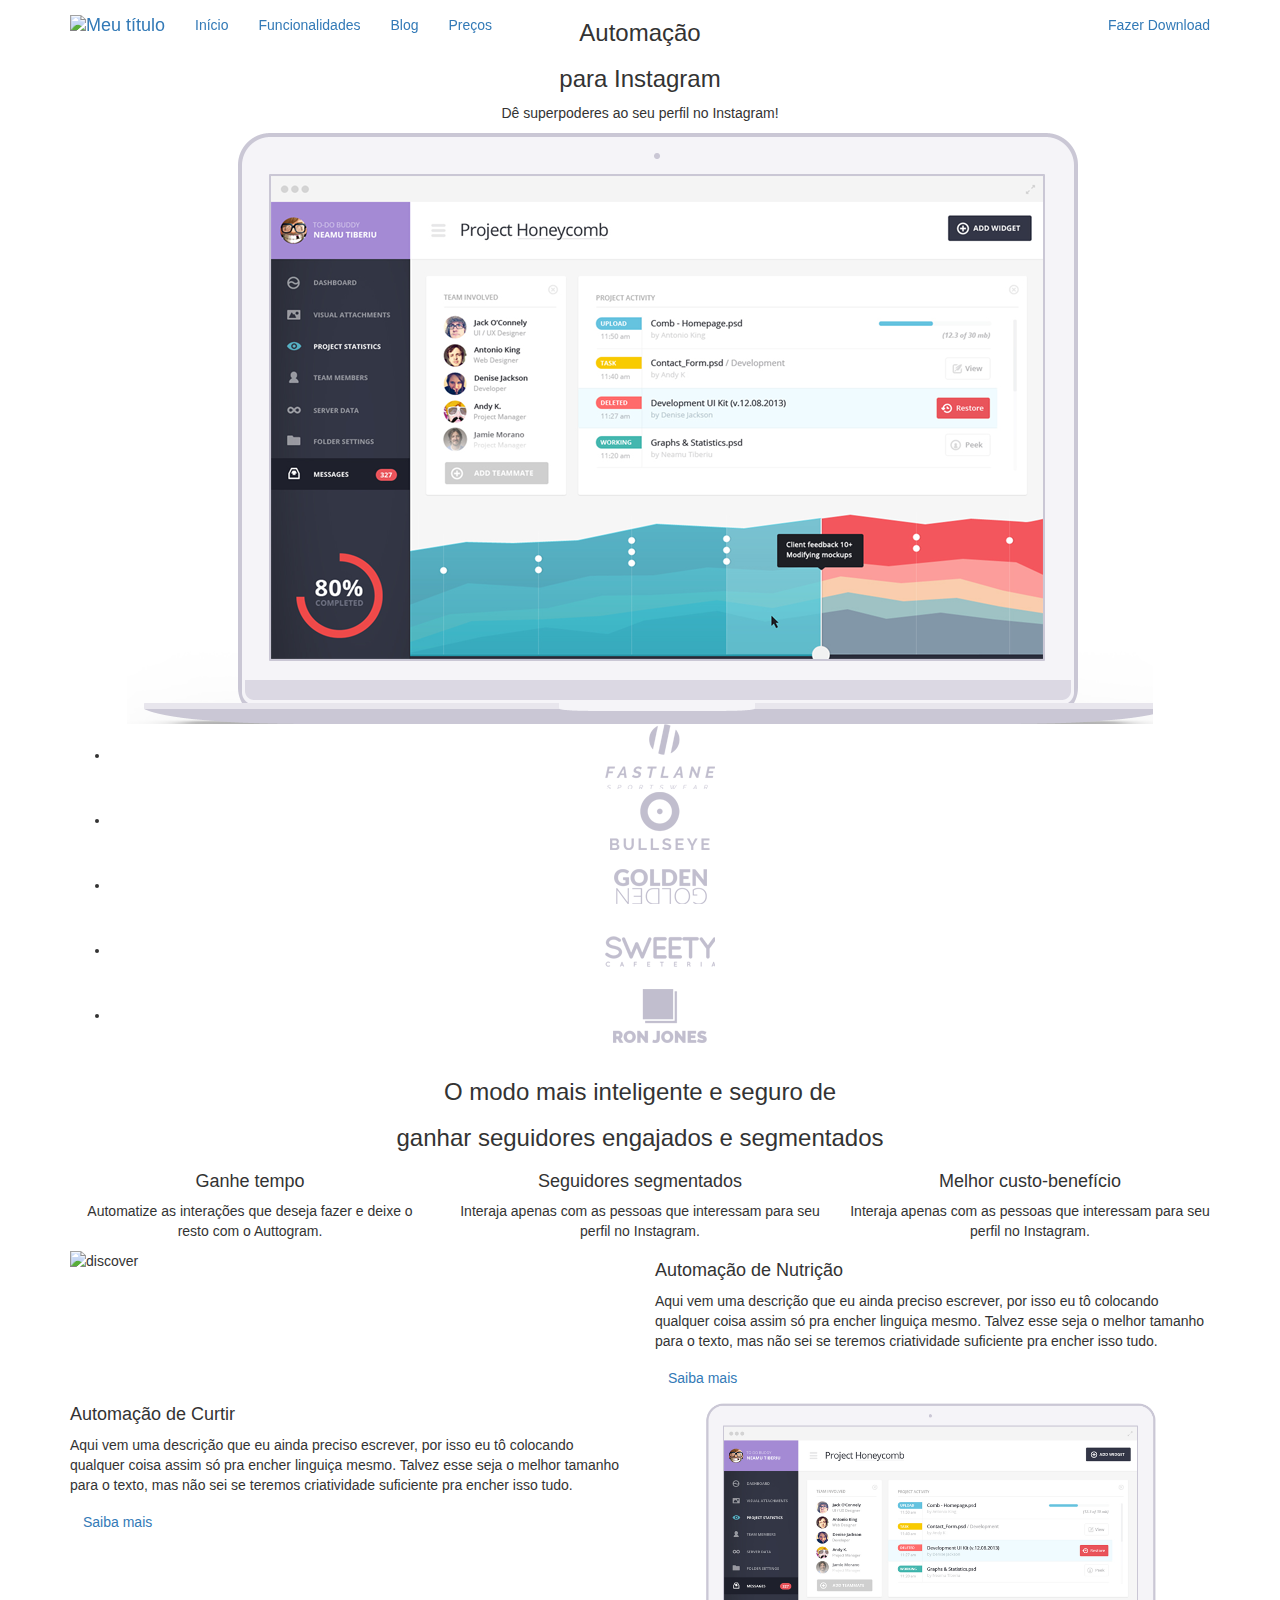
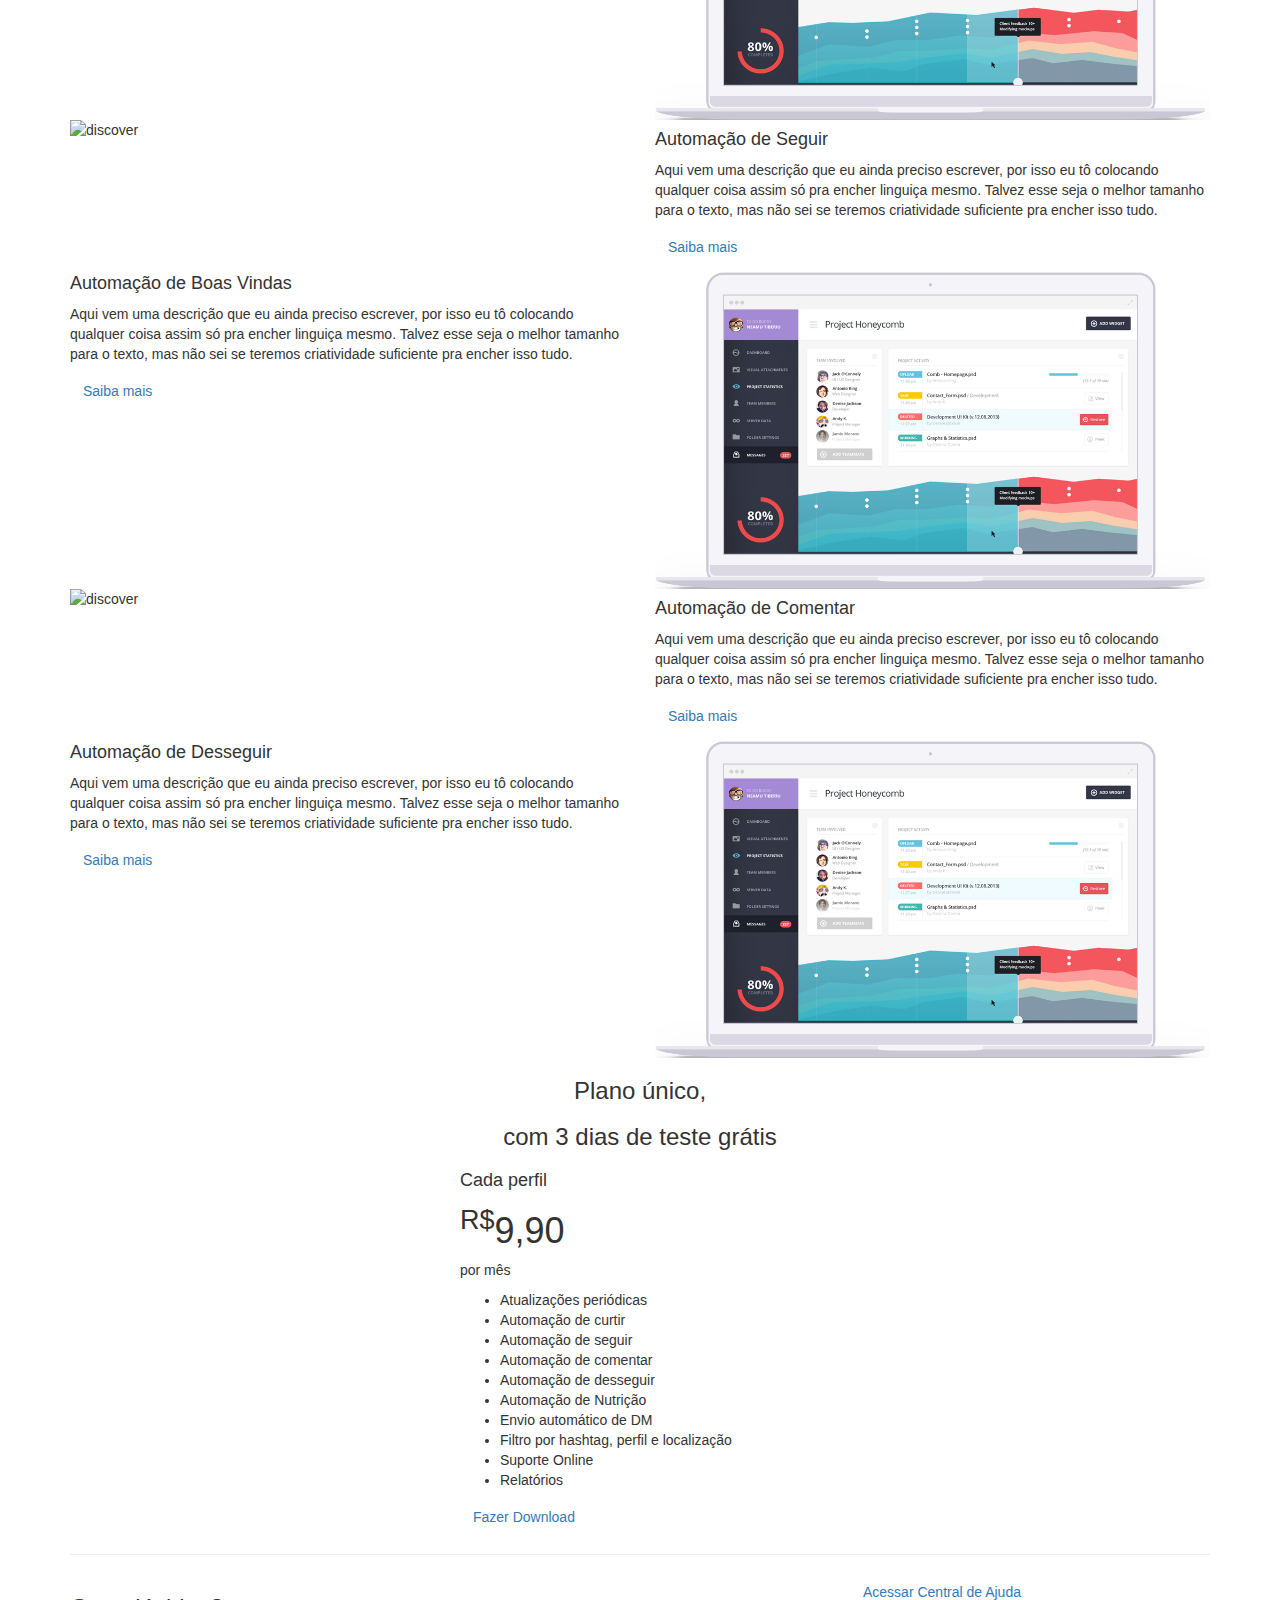
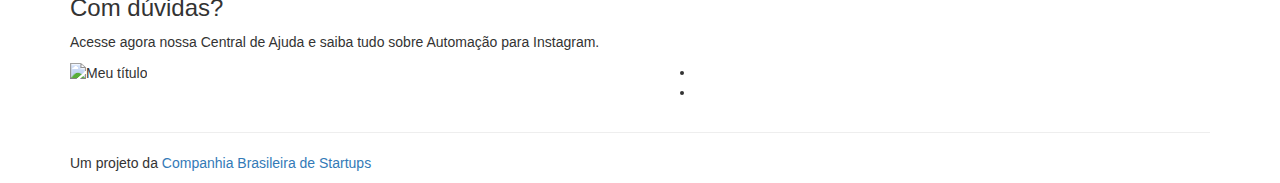
==== public/pt/index.html @ bc4bcc74 "Config do Netlify" ====
<!DOCTYPE html>
<html lang="pt">

  <head>
	<meta name="generator" content="Hugo 0.41" />

      <title>Meu título | Automação para Instagram</title>

      <meta charset="utf-8">
      <meta name="viewport" content="width=device-width, initial-scale=1">

      <link rel="stylesheet" href="https://stackpath.bootstrapcdn.com/bootstrap/3.3.7/css/bootstrap.min.css">
      <link href="/css/style.css" rel="stylesheet">
      <link href="/css/responsive.css" rel="stylesheet">
      <link href="https://fonts.googleapis.com/css?family=Poppins:400,500,600,700,800" rel="stylesheet">

      <link rel="stylesheet" href="https://use.fontawesome.com/releases/v5.0.13/css/all.css" integrity="sha384-DNOHZ68U8hZfKXOrtjWvjxusGo9WQnrNx2sqG0tfsghAvtVlRW3tvkXWZh58N9jp" crossorigin="anonymous">
   </head>

   <body>
      <header class="navigation  main-navigation">
         <nav class="navbar navbar-custom navbar-fixed-top">
            <div class="container text-center">
               <div class="navbar-header">
                  <button type="button" class="navbar-toggle" data-toggle="collapse" data-target="#myNavbar">
                  <span class="icon-bar"></span>
                  <span class="icon-bar"></span>
                  <span class="icon-bar"></span>
                  </button>
                  <a class="navbar-brand" href="#"><img src="/image/logo-footer.png" alt="Meu título"></a>
               </div>
               <div class="collapse navbar-collapse" id="myNavbar">
                  <ul class="nav navbar-nav menu-left">
                     <li><a href="#">Início</a></li>
                     <li><a href="#">Funcionalidades</a></li>
                     <li><a href="#">Blog</a></li>
                     <li><a href="#">Preços</a></li>
                  </ul>
                  <ul class="nav navbar-nav navbar-right button-right">
                     <li><a href="#">Fazer Download</a></li>
                  </ul>
               </div>
            </div>
         </nav>
      </header>

      

      <section class="desktop">
         <div class="container">
            <div class="row">
               <div class="col-md-12 text-center">
                  <div class="heading text-center soft-heading">
                     <h3>Automação</h3>
                     <h3>para Instagram</h3>
                     <p>Dê superpoderes ao seu perfil no Instagram!</p>
                  </div>
               </div>
            </div>
         </div>
      </section>
      <div class="desktop-mobile-app">
         <div class="container">
            <div class="row">
               <div class="col-md-12 text-center">
                  <img src="image/software-desktop.png" class="img-resposive" alt="desktop">
                  <div class="desk-trust">
                     <ul>
                        <li><img src="image/fastlane.png" alt="fastlane"></li>
                        <li><img src="image/bullseye.png" alt="bullseye"></li>
                        <li><img src="image/golden.png" alt="golden"></li>
                        <li><img src="image/sweety.png" alt="sweety"></li>
                        <li><img src="image/rj.png" alt="rj"></li>
                     </ul>
                  </div>
               </div>
            </div>
         </div>
      </div>
      <section class="text-box-image">
         <div class="container">
            <div class="row">
               <div class="col-md-12">
                  <div class="heading text-center">
                     <h3>O modo mais inteligente e seguro de</h3>
                     <h3>ganhar seguidores engajados e segmentados</h3>
                  </div>
               </div>
               <div class="col-md-4 col-sm-4">
                  <div class="feature-text text-center">
                     <i class="far fa-clock"></i>
                     <h4>Ganhe tempo</h4>
                     <p>Automatize as interações que deseja fazer e deixe o resto com o Auttogram.</p>
                  </div>
               </div>
               <div class="col-md-4 col-sm-4">
                  <div class="feature-text text-center">
                     <i class="fas fa-user-check"></i>
                     <h4>Seguidores segmentados</h4>
                     <p>Interaja apenas com as pessoas que interessam para seu perfil no Instagram.</p>
                  </div>
               </div>
               <div class="col-md-4 col-sm-4">
                  <div class="feature-text text-center">
                     <i class="fas fa-dollar-sign"></i>
                     <h4>Melhor custo-benefício</h4>
                     <p>Interaja apenas com as pessoas que interessam para seu perfil no Instagram.</p>
                  </div>
               </div>
            </div>
         </div>
      </section>

      <section class="discover">
         <div class="container">
            <div class="row">
               <div class="col-md-6">
                <img src="/image/discover.png" class="img-responsive" alt="discover">
               </div>
               <div class="col-md-6">
                  <div class="right-text left-text">
                     <h4><i class="fas fa-magic"></i>Automação de Nutrição</h4>
                     <p>Aqui vem uma descrição que eu ainda preciso escrever, por isso eu tô colocando qualquer coisa assim só pra encher linguiça mesmo. Talvez esse seja o melhor tamanho para o texto, mas não sei se teremos criatividade suficiente pra encher isso tudo.</p>
                     <a href="#"  class="btn button3">Saiba mais</a>
                  </div>
               </div>
            </div>
         </div>
      </section>

      <section class="discover">
         <div class="container">
            <div class="row">
               <div class="col-md-6">
                  <div class="right-text">
                     <h4><i class="far fa-thumbs-up"></i> Automação de Curtir</h4>
                     <p>Aqui vem uma descrição que eu ainda preciso escrever, por isso eu tô colocando qualquer coisa assim só pra encher linguiça mesmo. Talvez esse seja o melhor tamanho para o texto, mas não sei se teremos criatividade suficiente pra encher isso tudo.</p>
                     <a href="#" class="btn button3">Saiba mais</a>
                  </div>
               </div>
               <div class="col-md-6">
                <img src="image/control.png" class="img-responsive" alt="image">
               </div>
            </div>
         </div>
      </section>

      <section class="discover">
         <div class="container">
            <div class="row">
               <div class="col-md-6">
                <img src="/image/discover.png" class="img-responsive" alt="discover">
               </div>
               <div class="col-md-6">
                  <div class="right-text left-text">
                     <h4><i class="fas fa-user-plus"></i> Automação de Seguir</h4>
                     <p>Aqui vem uma descrição que eu ainda preciso escrever, por isso eu tô colocando qualquer coisa assim só pra encher linguiça mesmo. Talvez esse seja o melhor tamanho para o texto, mas não sei se teremos criatividade suficiente pra encher isso tudo.</p>
                     <a href="#"  class="btn button3">Saiba mais</a>
                  </div>
               </div>
            </div>
         </div>
      </section>

      <section class="discover">
         <div class="container">
            <div class="row">
               <div class="col-md-6">
                  <div class="right-text">
                     <h4><i class="far fa-handshake"></i> Automação de Boas Vindas</h4>
                     <p>Aqui vem uma descrição que eu ainda preciso escrever, por isso eu tô colocando qualquer coisa assim só pra encher linguiça mesmo. Talvez esse seja o melhor tamanho para o texto, mas não sei se teremos criatividade suficiente pra encher isso tudo.</p>
                     <a href="#" class="btn button3">Saiba mais</a>
                  </div>
               </div>
               <div class="col-md-6">
                <img src="image/control.png" class="img-responsive" alt="image">
               </div>
            </div>
         </div>
      </section>

      <section class="discover">
         <div class="container">
            <div class="row">
               <div class="col-md-6">
                <img src="/image/discover.png" class="img-responsive" alt="discover">
               </div>
               <div class="col-md-6">
                  <div class="right-text left-text">
                     <h4><i class="far fa-comments"></i> Automação de Comentar</h4>
                     <p>Aqui vem uma descrição que eu ainda preciso escrever, por isso eu tô colocando qualquer coisa assim só pra encher linguiça mesmo. Talvez esse seja o melhor tamanho para o texto, mas não sei se teremos criatividade suficiente pra encher isso tudo.</p>
                     <a href="#"  class="btn button3">Saiba mais</a>
                  </div>
               </div>
            </div>
         </div>
      </section>

      <section class="discover">
         <div class="container">
            <div class="row">
               <div class="col-md-6">
                  <div class="right-text">
                     <h4><i class="fas fa-user-minus"></i> Automação de Desseguir</h4>
                     <p>Aqui vem uma descrição que eu ainda preciso escrever, por isso eu tô colocando qualquer coisa assim só pra encher linguiça mesmo. Talvez esse seja o melhor tamanho para o texto, mas não sei se teremos criatividade suficiente pra encher isso tudo.</p>
                     <a href="#" class="btn button3">Saiba mais</a>
                  </div>
               </div>
               <div class="col-md-6">
                <img src="image/control.png" class="img-responsive" alt="image">
               </div>
            </div>
         </div>
      </section>

      <section class="pricing">
         <div class="container">
            <div class="row">
               <div class="col-md-12">
                  <div class="heading text-center">
                     <h3>Plano único,</h3>
                     <h3>com 3 dias de teste grátis</h3>
                  </div>
               </div>
               <div class="col-md-4"></div>
               <div class="col-md-4">
                  <div class="pricing-table">
                     <div class="pricing-option">
                        <h4>Cada perfil</h4>
                        <h1><sup>R$</sup>9,90</h1>
                        <p>por mês</p>

                           <div class="hr"></div>

                        <ul>
                           <li>Atualizações periódicas</li>
                           <li>Automação de curtir</li>
                           <li>Automação de seguir</li>
                           <li>Automação de comentar</li>
                           <li>Automação de desseguir</li>
                           <li>Automação de Nutrição</li>
                           <li>Envio automático de DM</li>
                           <li>Filtro por hashtag, perfil e localização</li>
                           <li>Suporte Online</li>
                           <li>Relatórios</li>

                        </ul>
                        <div class="price">
                           <a href="#" class="btn button">Fazer Download</a>
                        </div>
                     </div>
                  </div>
               </div>
               <div class="col-md-4"></div>
               <div class="clear-fix"></div>
               <div class="col-md-12">
                  <hr class="hreing">
               </div>
               <div class="clear-fix"></div>
               <div class="col-md-8">
                  <div class="left-text-desktop">
                     <h3>Com dúvidas?</h3>
                     <p>Acesse agora nossa Central de Ajuda e saiba tudo sobre Automação para Instagram.</p>
                  </div>
               </div>
               <div class="col-md-4">
                  <div class="getbutton">
                     <a href="#" class="btn button">Acessar Central de Ajuda</a>
                  </div>
               </div>
            </div>
         </div>
      </section>



      <footer class="footer-bottom">
         <div class="container">
            <div class="row">
               <div class="col-md-6 col-sm-6">
                  <div  class="footer-logo-text">
                     <img src="/image/logo_footer.png" alt="Meu título">
                  </div>
               </div>
               <div class="col-md-6 col-sm-6">
                  <div class="main-3-section text-right">
                     <ul>
                        <li class="facebook-icon"><a href="https://fb.com/auttogram"><i class="fab fa-facebook" aria-hidden="true"></i></a></li>
                        <li class="instagram-icon"><a href="https://instagram.com/auttogram"><i class="fab fa-instagram" aria-hidden="true"></i></a></li>
                     </ul>
                  </div>
               </div>
               <div class="clear-fix"></div>
               <div class="col-md-12 col-sm-12">
                  <hr class="hraing1">
                  <div class="footer-bottom1">
                     <p>Um projeto da <a href="http://cbstartups.com.br"> Companhia Brasileira de Startups</a></p>
                  </div>
               </div>
            </div>
         </div>
      </footer>

      
      <script src="https://code.jquery.com/jquery-2.2.4.min.js"></script>
       
      <script src="https://stackpath.bootstrapcdn.com/bootstrap/3.3.7/js/bootstrap.min.js"></script>
       
      <script src="/js/slick.js"></script>
       
      <script src="/js/custom.js"></script>

   </body>

</html>
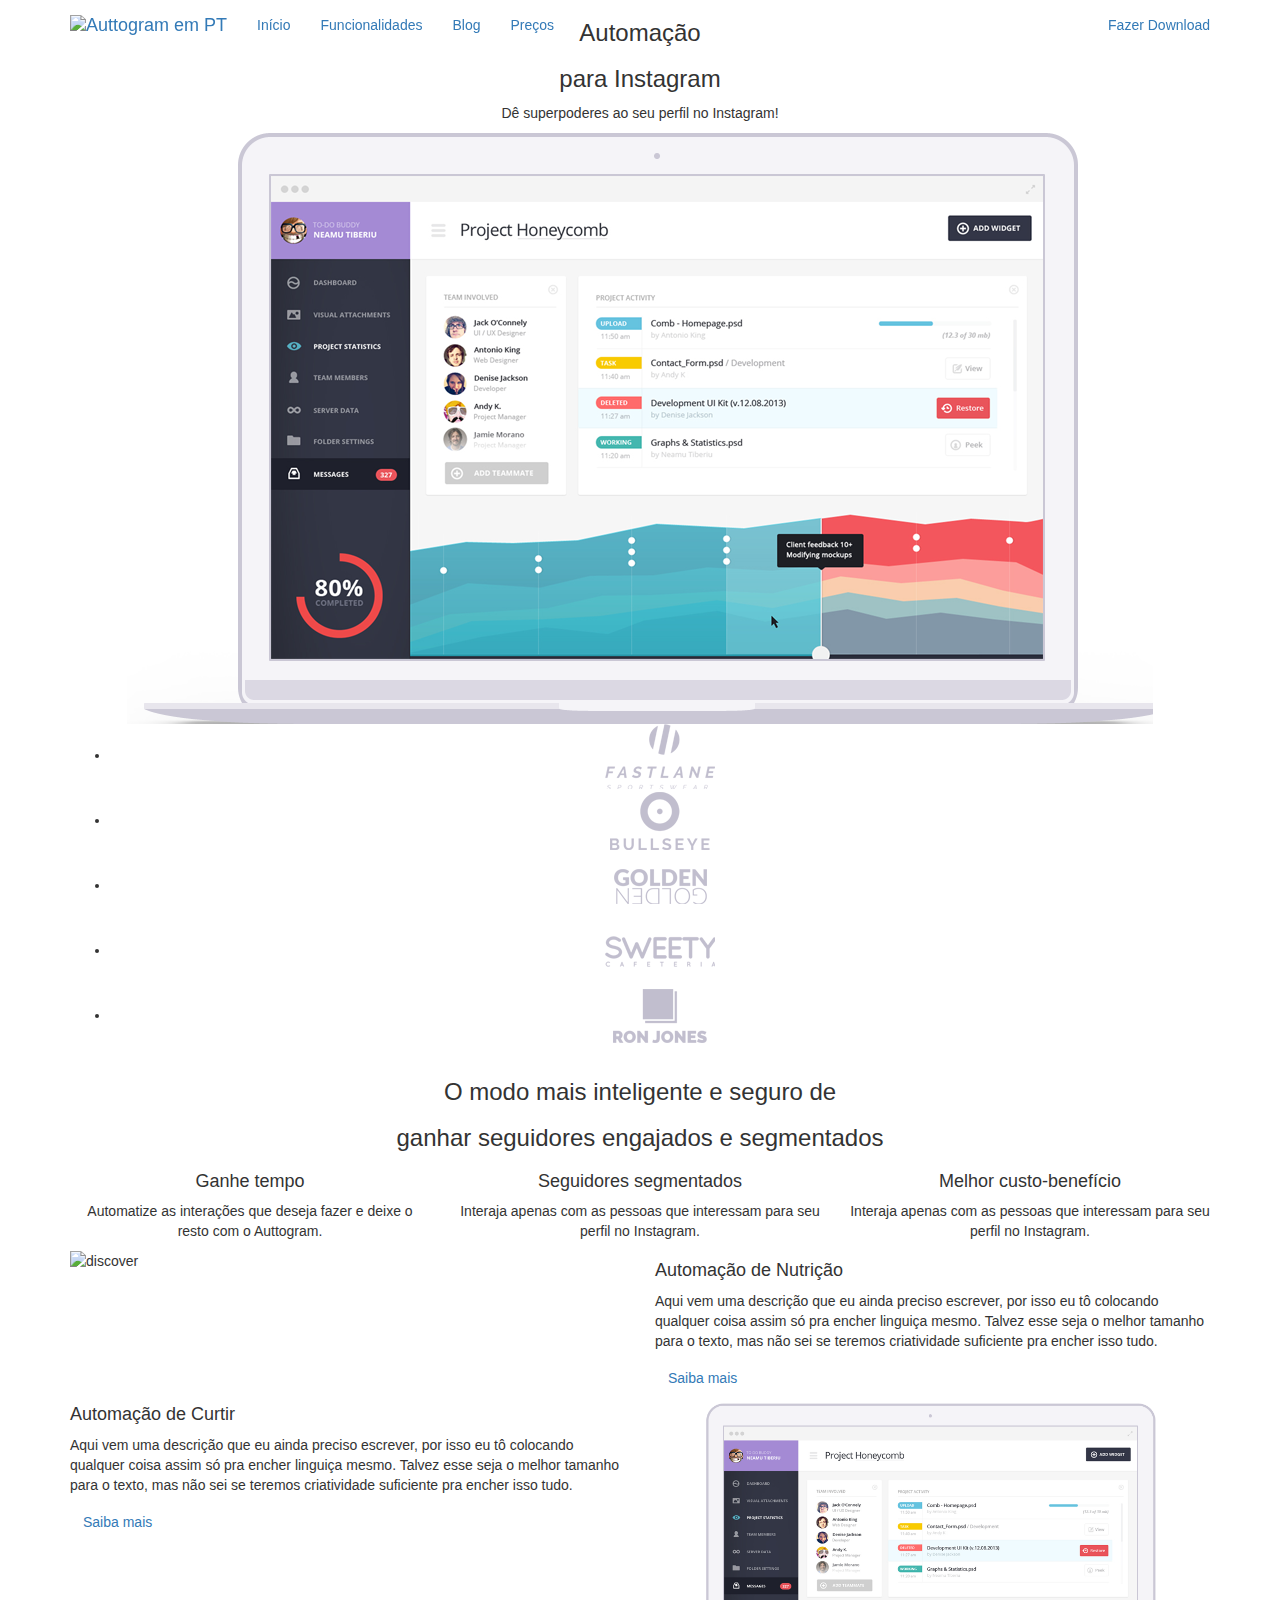
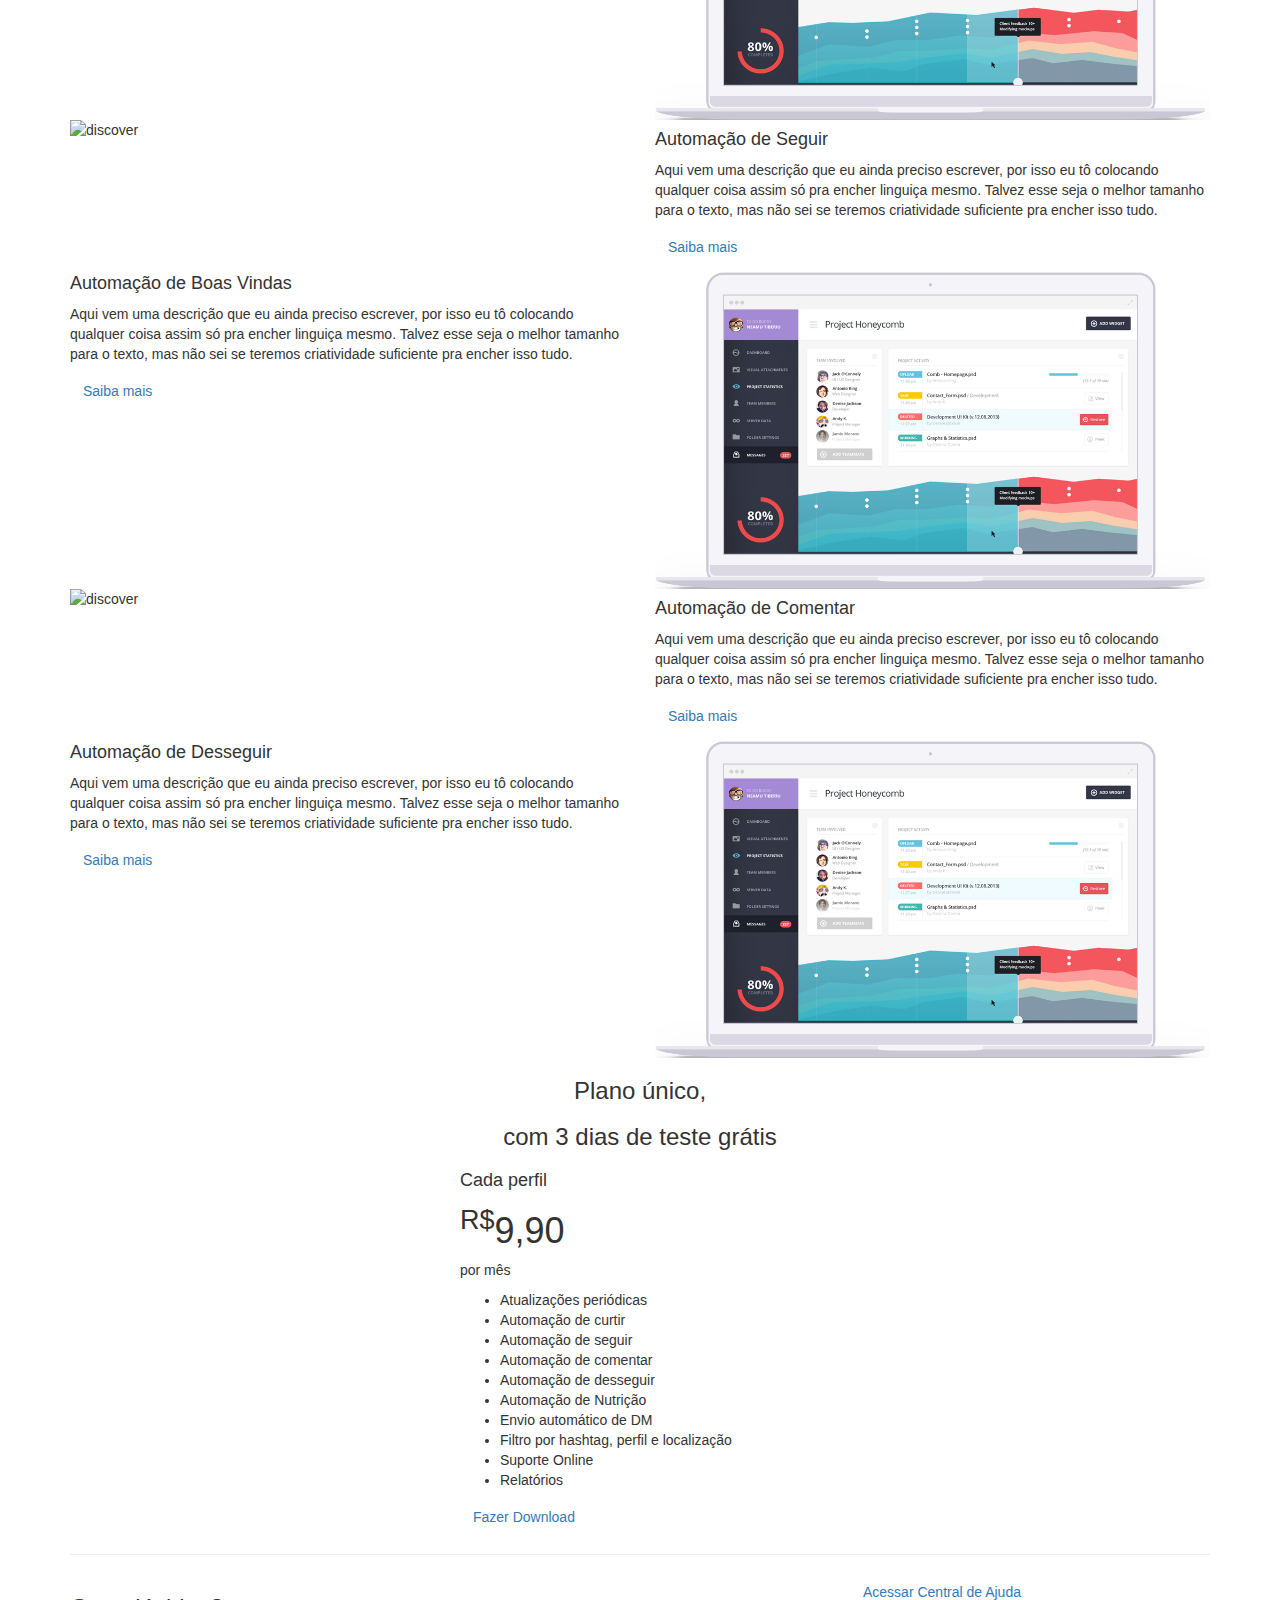
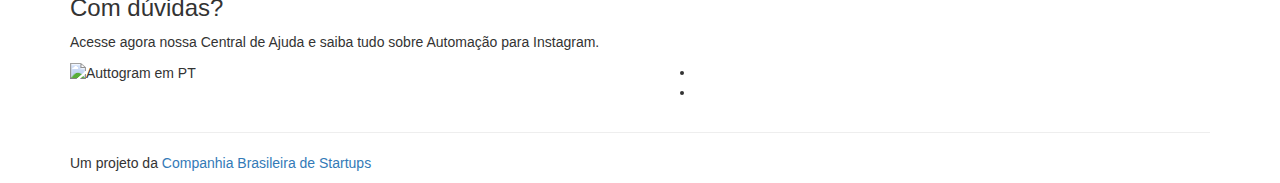
==== commit 06e593e4: "Ainda apanhando" ====
--- a/public/pt/index.html
+++ b/public/pt/index.html
@@ -4,7 +4,7 @@
   <head>
 	<meta name="generator" content="Hugo 0.41" />
 
-      <title>Meu título | Automação para Instagram</title>
+      <title>Auttogram em PT | Automação para Instagram</title>
 
       <meta charset="utf-8">
       <meta name="viewport" content="width=device-width, initial-scale=1">
@@ -27,7 +27,7 @@
                   <span class="icon-bar"></span>
                   <span class="icon-bar"></span>
                   </button>
-                  <a class="navbar-brand" href="#"><img src="/image/logo-footer.png" alt="Meu título"></a>
+                  <a class="navbar-brand" href="#"><img src="/image/logo-footer.png" alt="Auttogram em PT"></a>
                </div>
                <div class="collapse navbar-collapse" id="myNavbar">
                   <ul class="nav navbar-nav menu-left">
@@ -279,7 +279,7 @@
             <div class="row">
                <div class="col-md-6 col-sm-6">
                   <div  class="footer-logo-text">
-                     <img src="/image/logo_footer.png" alt="Meu título">
+                     <img src="/image/logo_footer.png" alt="Auttogram em PT">
                   </div>
                </div>
                <div class="col-md-6 col-sm-6">
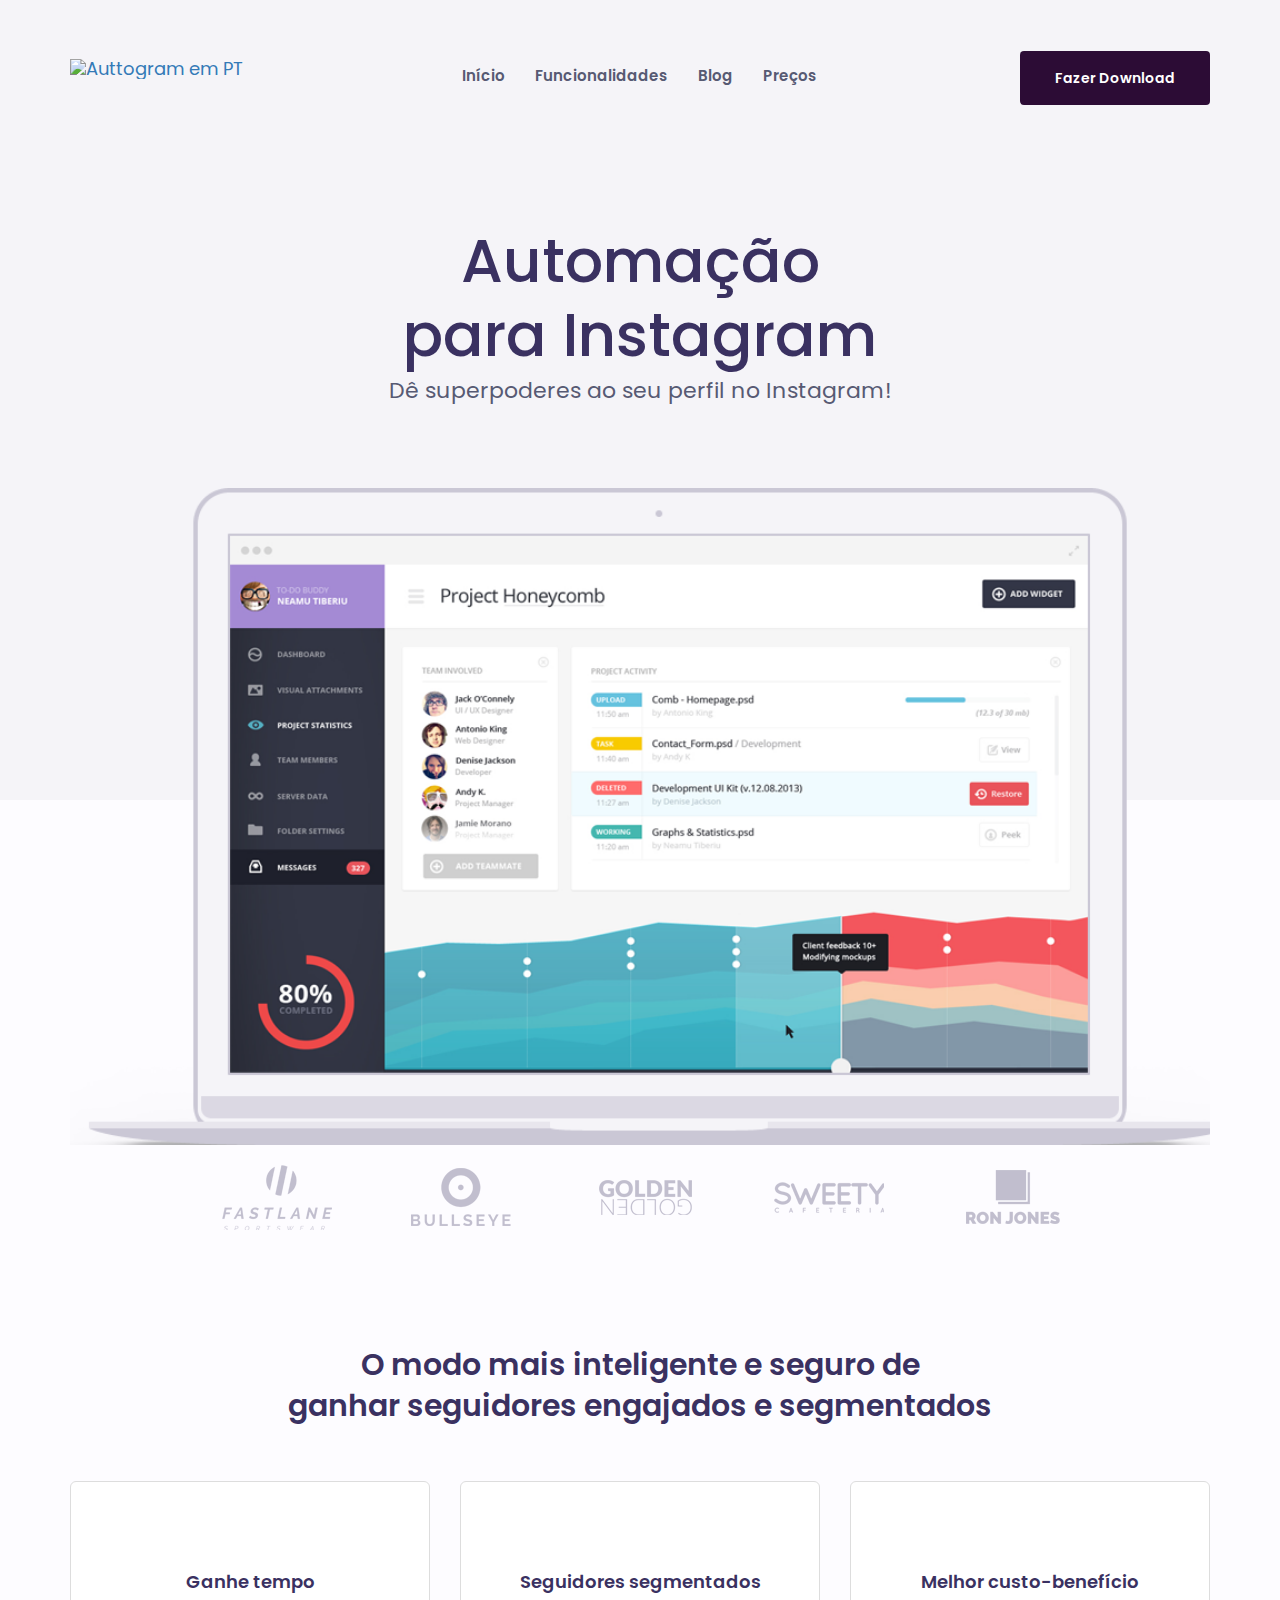
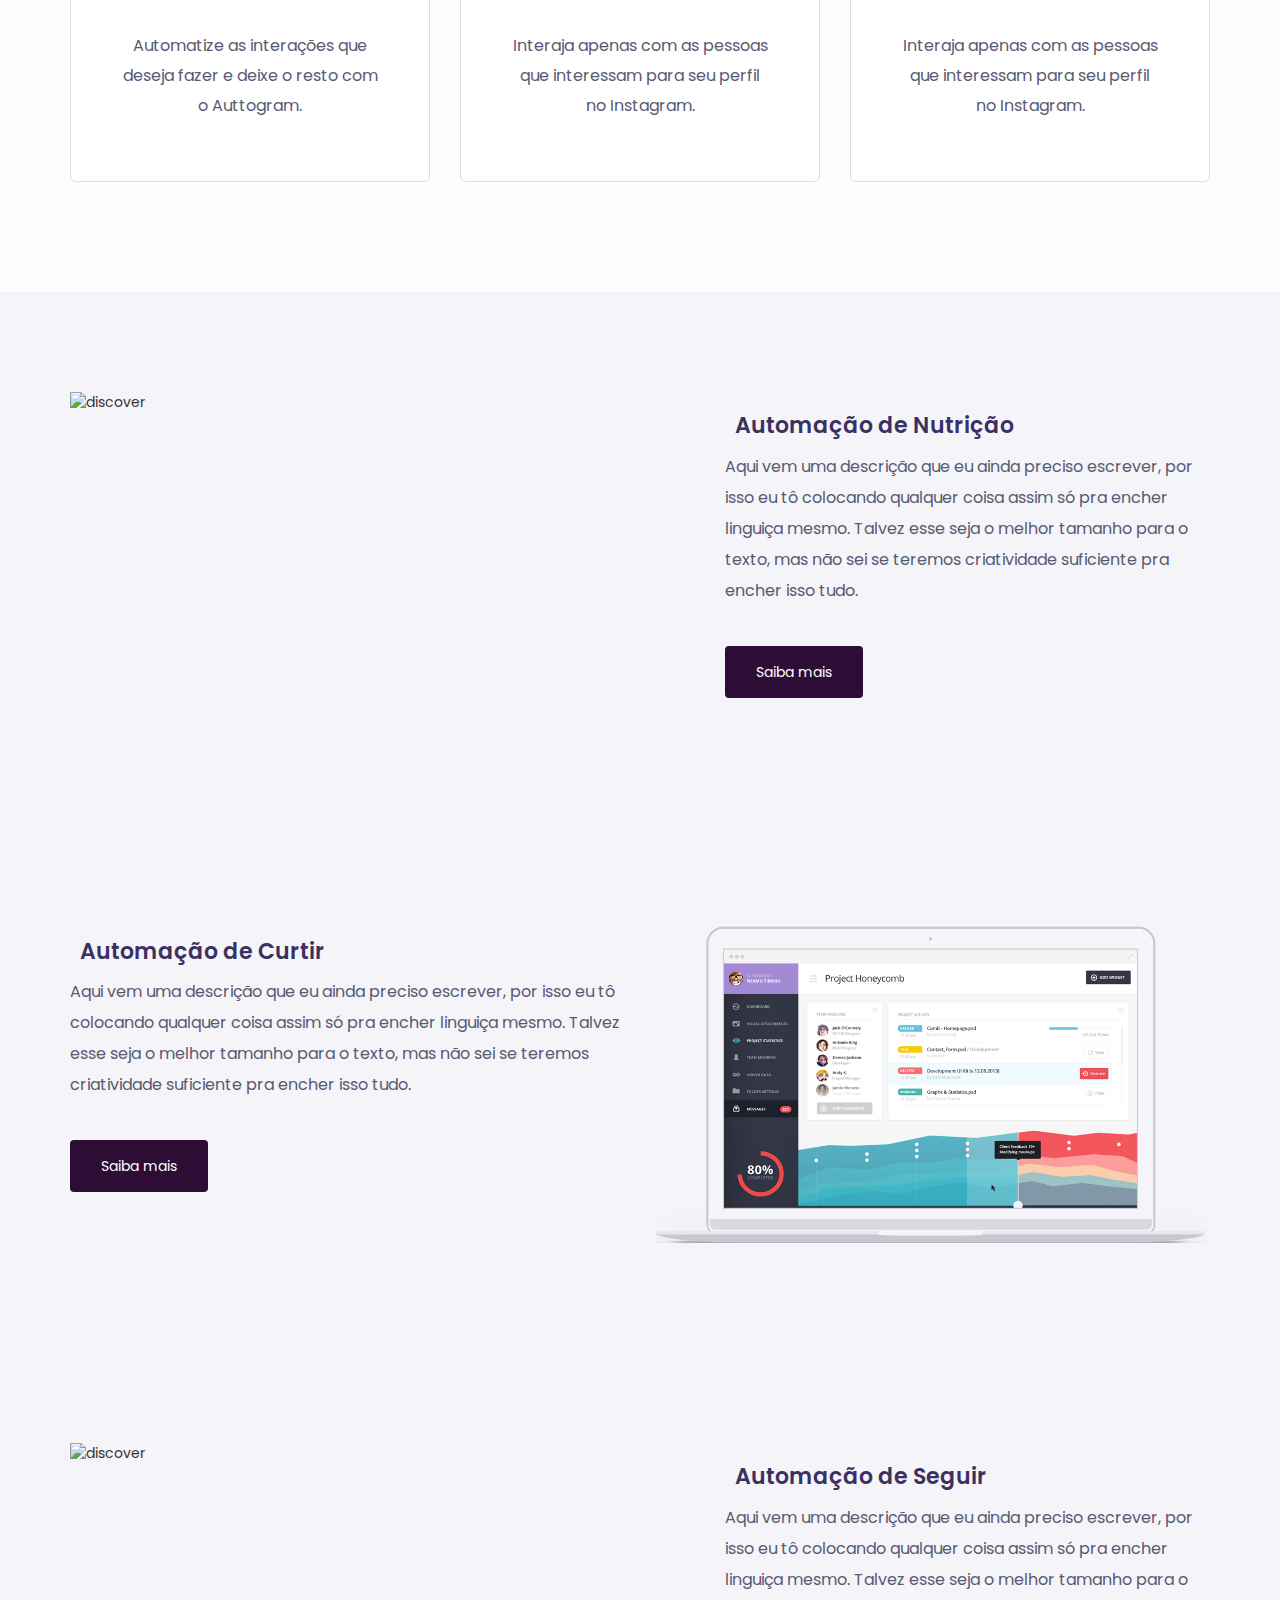
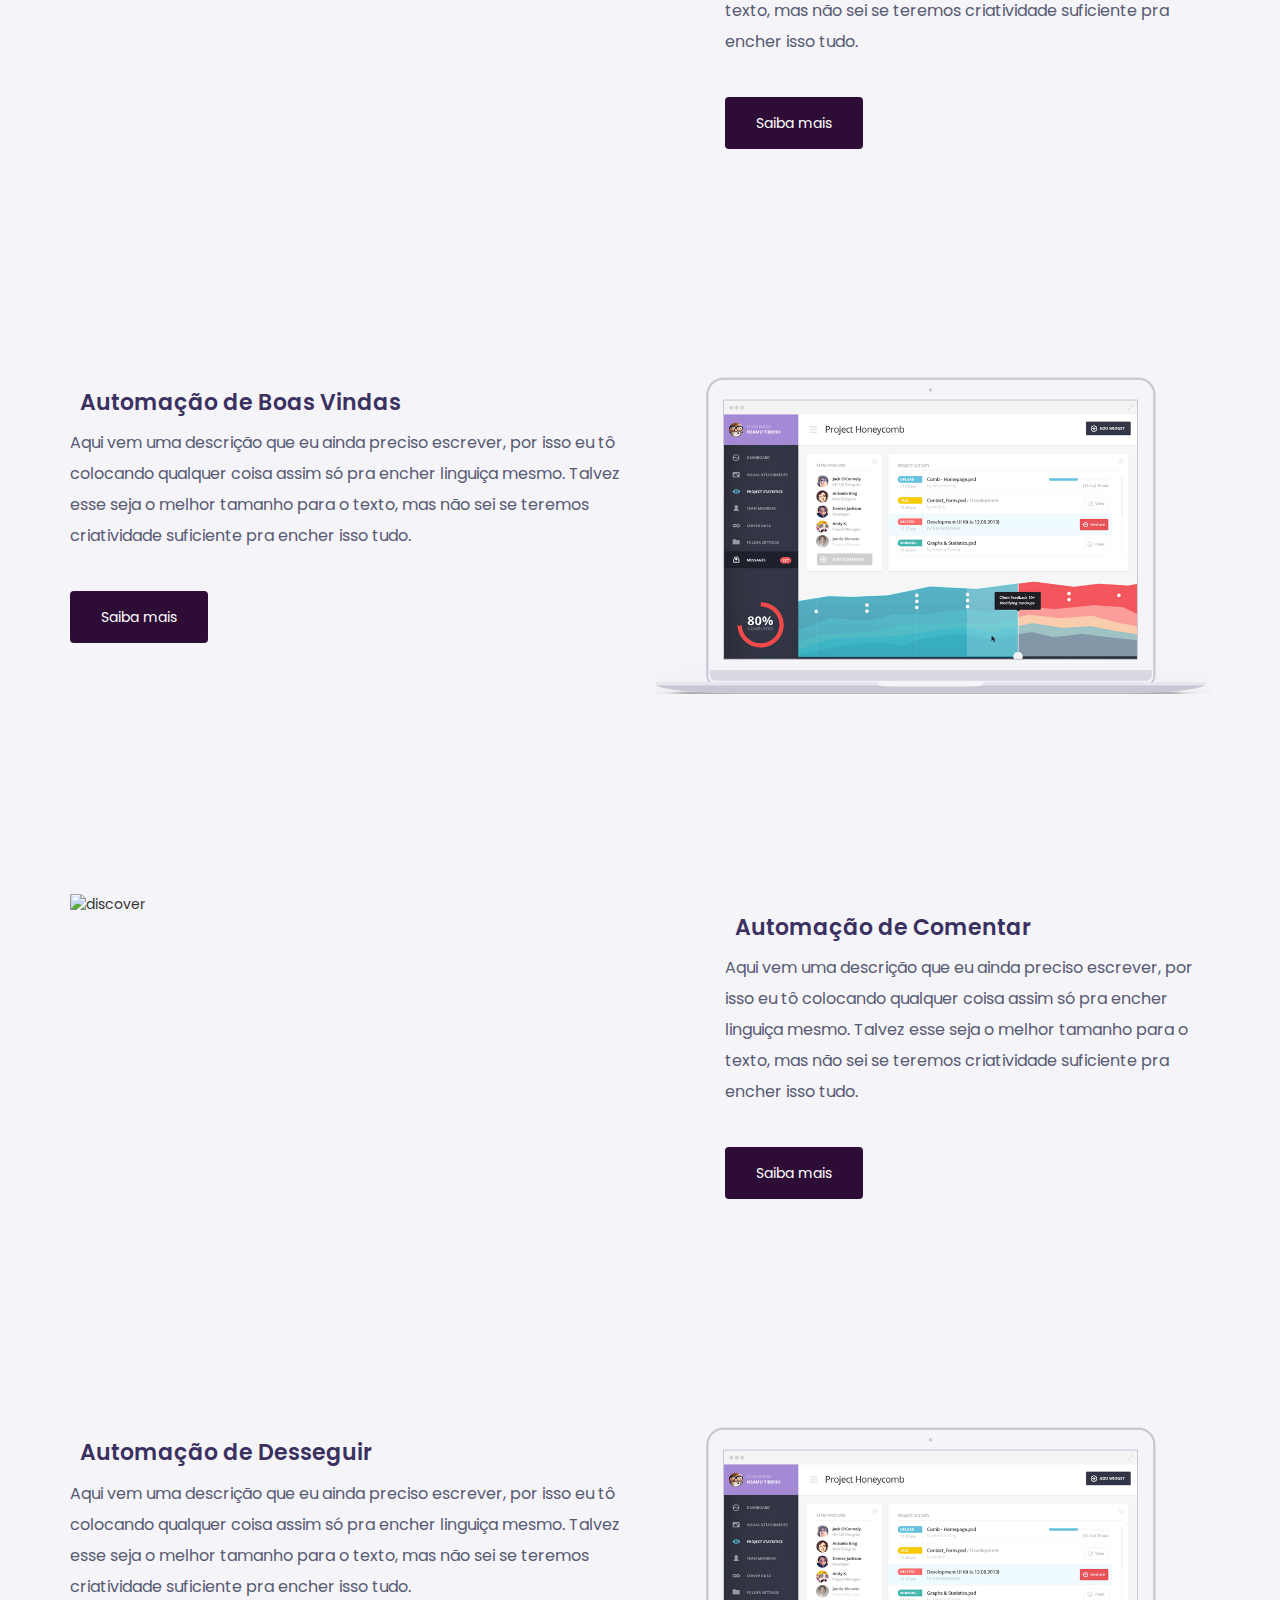
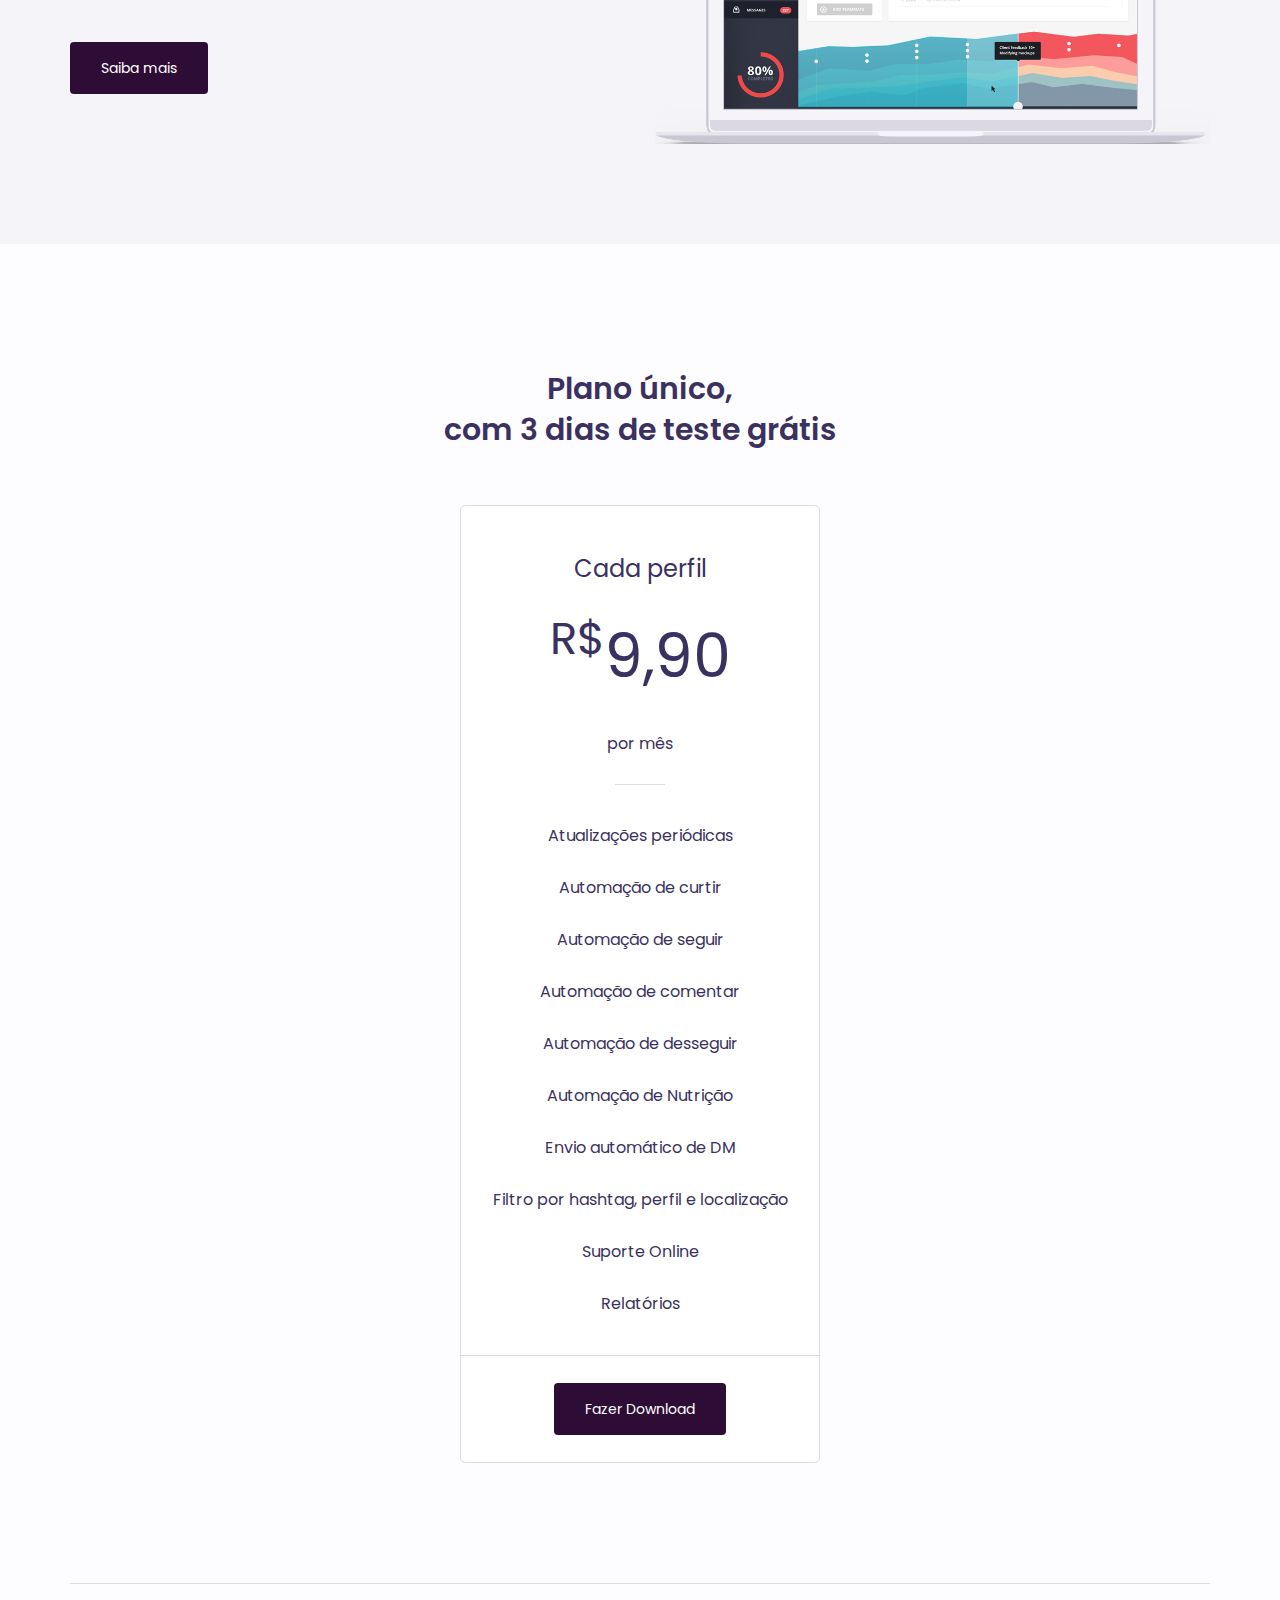
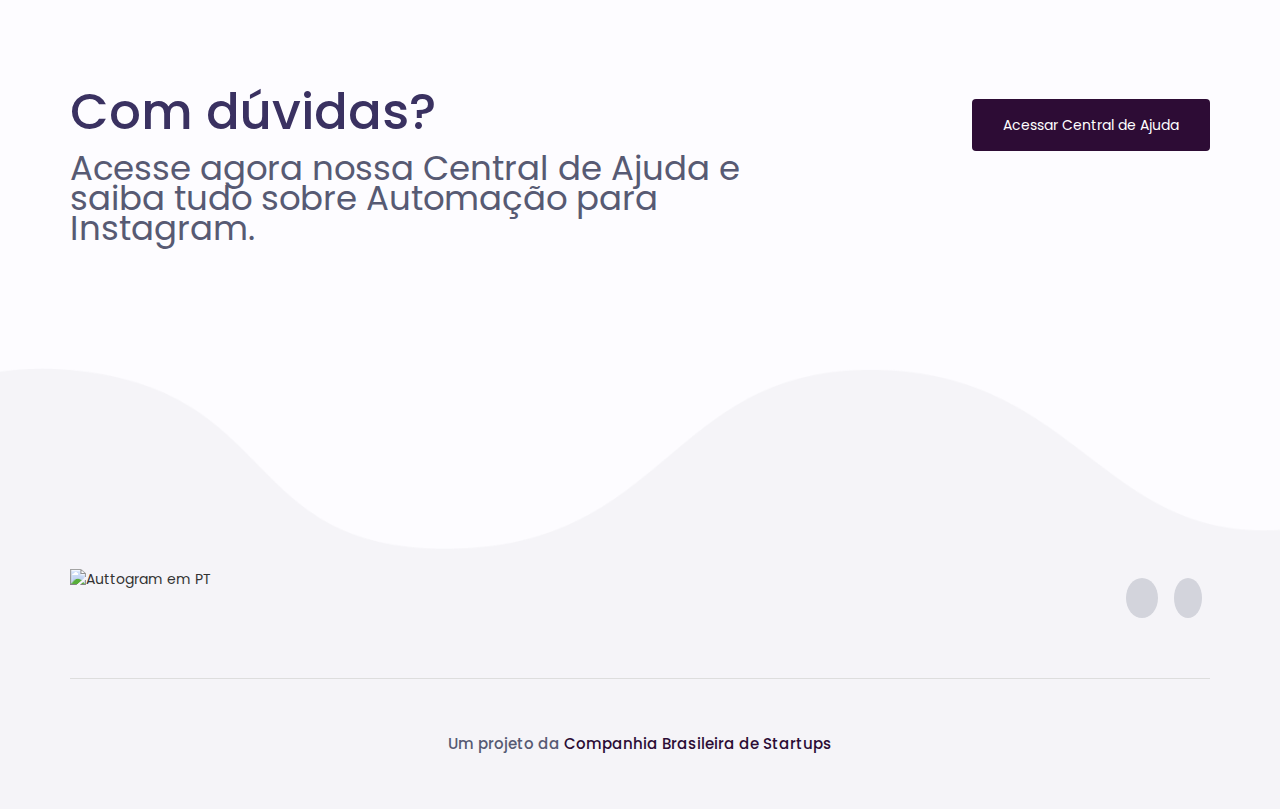
==== commit 004a2f37: "Ainda apanhando" ====
--- a/public/pt/index.html
+++ b/public/pt/index.html
@@ -10,8 +10,8 @@
       <meta name="viewport" content="width=device-width, initial-scale=1">
 
       <link rel="stylesheet" href="https://stackpath.bootstrapcdn.com/bootstrap/3.3.7/css/bootstrap.min.css">
-      <link href="/css/style.css" rel="stylesheet">
-      <link href="/css/responsive.css" rel="stylesheet">
+      <link href="css/style.css" rel="stylesheet">
+      <link href="css/responsive.css" rel="stylesheet">
       <link href="https://fonts.googleapis.com/css?family=Poppins:400,500,600,700,800" rel="stylesheet">
 
       <link rel="stylesheet" href="https://use.fontawesome.com/releases/v5.0.13/css/all.css" integrity="sha384-DNOHZ68U8hZfKXOrtjWvjxusGo9WQnrNx2sqG0tfsghAvtVlRW3tvkXWZh58N9jp" crossorigin="anonymous">
--- a/public/pt/css/style.css
+++ b/public/pt/css/style.css
@@ -0,0 +1,2135 @@
+/*------------------------------------------------------------------
+    Template Name:	Sooper
+    Template URI:
+    Description :: Music TEMPLATE
+    Author:
+    Author URI:
+    License: GPL V2 or Later
+    License URI: http://www.gnu.org/licenses/gpl-2.0.html
+    Version: 1.0
+*/
+
+/*========================================================================
+    Index
+    ------------------------------------------------------------------------
+    # -  1.0 - Index Page
+    # -  2.0 - About
+    # -  3.0 - Contact
+    # -  4.0 - Price
+    # -  5.0 - Desktop
+    # -  6.0 - Feature
+    # -  7.0 - Web Apps
+    # -  8.0 - Dark Version
+*/
+
+/* -----------------------------------
+** Index Page
+-------------------------------------*/
+
+html {
+	overflow-x: hidden
+}
+body {
+	font-family: 'Poppins', sans-serif;
+	background-color: #fdfcff;
+	overflow-x: hidden
+}
+h2,
+h4 {
+	color: #3a3161;
+	font-weight: 600;
+}
+.navbar.scroll-nav {
+	min-height: 35px;
+	padding-bottom: 0px!important;
+	padding-top: 0px!important;
+	transition: all 0.3s ease;
+	background: #20082a!important;
+	color: white;
+}
+iframe {
+	height: 600px;
+	width: 100%
+}
+.btn:focus {
+	outline: none
+}
+.mobile-app-banner-image img {
+	width: 60%;
+}
+.mobile-app-banner {
+	padding-top: 210px;
+	background-image: url(../image/banner.png);
+	background-size: 100%;
+	padding-bottom: 230px;
+	background-repeat: no-repeat;
+}
+.mobile-app-banner-content {
+	color: #fff;
+}
+.mobile-app-banner-image img {
+	margin-right: 0px
+}
+.mobile-app-banner-image {
+	text-align: right;
+}
+.navigation .navbar-nav > li > .dropdown-menu {
+	box-shadow: none;
+	border-top-left-radius: 4px;
+	border-top-right-radius: 4px;
+	padding: 20px 0px
+}
+.navigation .navbar-nav > li > .dropdown-menu >li > a {
+	line-height: 38px
+}
+.navigation .nav > li > a:hover,
+.nav > li > a:focus {
+	background: transparent;
+}
+.navigation .navbar-nav {
+	margin-top: 16px;
+}
+.nav .open > a,
+.nav .open > a:hover,
+.nav .open > a:focus {
+	background: transparent
+}
+.navigation .button-right {
+	border-radius: 4px;
+}
+.navigation .button-right li a:hover {
+	background-color: #a99dba;
+	border-radius: 4px;
+	color: #552761;
+	font-weight: 600;
+	transition: 0.4s;
+}
+.navigation .button-right li a:focus {
+	background-color: #552761;
+	border-radius: 4px;
+	color: #fff;
+	font-weight: 600;
+	transition: 0.4s;
+}
+.navigation .navbar {
+	padding: 35px 0px;
+}
+.navigation .navbar-brand {
+	height: auto;
+	padding: 24px 15px
+}
+.navigation .button-right li a {
+	padding: 17px 35px;
+	color: #fff;
+	background-color: #2c0c35;
+	border-radius: 4px;
+	font-weight: 600;
+	font-size: 14px;
+}
+.navigation .menu-left li a {
+	color: #8671a7;
+	font-weight: 600;
+	font-size: 15px;
+}
+.navigation .menu-left {
+	display: inline-block!important;
+}
+.navigation .menu-left li a:hover {
+	color: #fff;
+	transition: 0.4s;
+	background: transparent;
+}
+.navigation .menu-left li a:focus {
+	color: #fff;
+	transition: 0.4s;
+	background: transparent;
+}
+.navigation .menu-left.active:active {
+	transition: 0.4s;
+	background: transition;
+}
+.navigation .dropdown-menu li a:hover {
+	background-color: transparent;
+	color: #2c0c35
+}
+.mobile-app-banner-content h1 {
+	font-size: 56px;
+	color: #fff;
+	font-weight: 600;
+}
+.mobile-app-banner-content p {
+	font-size: 22px;
+	color: #9789ac;
+	line-height: 40px;
+	margin: 30px 0px;
+}
+.btn-pink {
+	background-color: #2c0c35;
+	color: #fff;
+	font-weight: 600!important;
+	margin-right: 10px;
+	font-size: 14px;
+}
+.btn-blue {
+	background-color: #2c0c35;
+	color: #fff;
+	font-weight: 600!important;
+	font-size: 14px;
+}
+.buttons {
+	margin-top: 50px;
+}
+.navigation .navbar-nav {
+	float: none;
+	margin-right: 0px
+}
+p {
+	color: #575a73;
+	font-size: 16px;
+	line-height: 30px;
+}
+a:hover {
+	text-decoration: none
+}
+.heading {
+	margin-bottom: 59px
+}
+.headbetter {
+	padding-left: 105px;
+	padding-top: 60px
+}
+.headbetter p {
+	margin: 20px 0px
+}
+.heading h3 {
+	margin: 8px 0px;
+	font-size: 30px;
+	color: #3a3161;
+	font-weight: 600
+}
+.overlay {
+	position: absolute;
+	top: 0%;
+	bottom: 0;
+	left: 0;
+	right: 0;
+	width: 100%;
+}
+.overlay img {
+	width: auto!important;
+	margin: 209px 0px;
+}
+.overlay-image {
+	position: relative;
+	text-align: center;
+	box-shadow: 0 5px 15px rgba(0, 0, 0, 0.10);
+}
+.overlay-image img {
+	width: 100%;
+	padding: 10px;
+	cursor: pointer
+}
+.overlay-image:hover .overlay {
+	opacity: 1;
+}
+.overlay-image .overlay {
+    background: rgba(58, 49, 97, .75);
+    border-radius: 4px;
+    top:10px;
+    left:10px;
+    width: calc(100% - 20px);
+    height: calc(100% - 20px);
+}
+.icon {
+	color: #ffff;
+	font-size: 33px;
+	background-color: #2c0c35;
+	border-radius: 60px;
+	padding: 28px 40px 28px 40px;
+}
+.icon:hover {
+	color: #fff;
+}
+.buttons {
+	margin: 40px 0px 0px
+}
+.buttons .btn {
+	padding: 18px 40px;
+	margin-bottom: 20px;
+	margin-right: 13px;
+}
+.buttons .btn-pink:hover,
+.buttons .btn-blue:hover {
+	color: #fff!important
+}
+.buttons .btn:hover {
+	background: #d3d4dc;
+	padding: 18px 40px;
+	color: #46356b;
+	transition: background-color 0.5s ease;
+}
+.testimonial {
+	padding: 100px 0px
+}
+.work {
+	padding-bottom: 120px;
+	padding-top: 100px;
+}
+.video {
+	padding-top: 75px;
+	padding-bottom: 5px;
+}
+.question,
+.trust {
+	background: #f5f4f8;
+	padding: 100px 0px
+}
+.question .quest-text {
+	border-radius: 4px;
+	background: #fff;
+	padding: 30px 30px;
+	border: 1px solid #ddd;
+	transition: all 0.3s ease-in-out;
+}
+.quest-text h4 {
+	margin-bottom: 34px;
+	margin-top: 12px;
+}
+.question .quest-text:hover {
+	box-shadow: 0 5px 15px rgba(0, 0, 0, 0.1);
+	border-top: 5px solid #d3d4dc;
+	padding-top: 25px
+}
+.feature {
+	margin-top: -250px
+}
+.feature-text {
+	padding: 50px;
+	border: 1px solid #ddd;
+	background: #fff;
+	border-radius: 6px;
+	margin-bottom: 30px;
+	transition: all 0.3s ease-in-out;
+}
+.feature-text h4 {
+	margin: 40px 0px
+}
+
+.feature-text i {
+	font-size: 50px;
+	color: #575a72;
+}
+
+.feature-text i:hover {
+	font-size: 50px;
+	color: #2c0c35;
+}
+
+.feature-text:hover {
+	border-top: 6px solid #2c0c35;
+	padding-top: 45px;
+	box-shadow: 0 5px 15px rgba(0, 0, 0, 0.1);
+}
+.quest-text1 {
+	padding: 50px;
+	margin: 0px 15px;
+	border: 1px solid #ddd;
+	background: #fff;
+	border-radius: 6px;
+	margin-bottom: 50px;
+	transition: all 0.3s ease-in-out;
+}
+.quest-text1:hover {
+	border-top: 6px solid #2c0c35;
+	padding-top: 45px;
+	box-shadow: 0 5px 15px rgba(0, 0, 0, 0.1);
+}
+.clear-fix {
+	clear: both
+}
+.footer {
+	padding: 100px 0px
+}
+.social {
+	border: 1px solid #ddd;
+	background: #fff;
+	transition: all 0.3s ease-in-out;
+	border-radius: 6px;
+	padding: 40px
+}
+.youtube:hover {
+	border-top: 6px solid #e22a2a;
+	padding-top: 35px;
+	box-shadow: 0 5px 15px rgba(0, 0, 0, 0.1);
+	border-radius: 6px
+}
+.facebook:hover {
+	border-top: 6px solid #3768c2;
+	padding-top: 35px;
+	box-shadow: 0 5px 15px rgba(0, 0, 0, 0.1);
+	border-radius: 6px
+}
+.twitter:hover {
+	border-top: 6px solid #33afef;
+	padding-top: 35px;
+	box-shadow: 0 5px 15px rgba(0, 0, 0, 0.1);
+	border-radius: 6px
+}
+.facebook .fb a {
+	background: #3768c2;
+	color: #fff;
+	font-size: 14px;
+	padding: 12px 16px 12px 0px;
+	border-radius: 4px
+}
+.youtube .ytb a {
+	background: #e22a2a;
+	color: #fff;
+	font-size: 14px;
+	padding: 12px 16px 12px 0px;
+	border-radius: 4px
+}
+.twitter .twitt a {
+	background: #33afef;
+	color: #fff;
+	font-size: 14px;
+	padding: 12px 16px 12px 0px;
+	border-radius: 4px
+}
+.twitter .twitt a span,
+.youtube .ytb a span,
+.facebook .fb a span {
+	padding: 12px 16px;
+	margin-right: 10px;
+	border-right: 1px solid rgba(255, 255, 255, 0.2);
+}
+.fb,
+.ytb,
+.twitt {
+	margin: 20px 0px;
+}
+.hrline {
+	border-top: 1px solid #ddd;
+	margin-top: 110px;
+}
+.playstore h2 {
+	font-size: 50px;
+	margin-top: 40px
+}
+.playstore p {
+	color: #9699b1;
+	font-size: 34px;
+	padding-top: 4px;
+	padding-bottom: 10px;
+}
+.read {
+	background: #2c0c35;
+	color: #fff;
+	display: inline-block;
+	padding: 10px 40px 0px;
+	margin-top: 40px;
+	border: 1px solid transparent;
+	margin-bottom: 20px;
+	border-radius: 4px;
+}
+.color-p {
+	font-weight: 600;
+	color: #9699b1;
+	margin: 12px 0px 12px
+}
+.app-store .apple {
+	float: left;
+	margin-top: 12px;
+	font-size: 40px;
+	margin-right: 10px;
+}
+.mleft {
+	margin-left: 10px;
+}
+.app-store p span {
+	font-size: 14px;
+	color: #fff;
+	text-transform: capitalize;
+}
+.app-store p {
+	font-size: 24px;
+	float: right;
+	color: #fff;
+	margin-top: 0px;
+	line-height: 1;
+}
+.app-store:hover {
+	background: #3a3161;
+	color: #fff;
+	text-decoration: none;
+	transition: background-color 0.5s ease;
+}
+.purple .fa {
+	color: #fff!important;
+	margin-top: -5px;
+	padding: 6px 10px;
+	background: #ab9dec;
+	border-radius: 50%;
+}
+.pink .fa {
+	color: #fff;
+	padding: 6px 10px;
+	margin-top: -5px;
+	background: #ff91aa;
+	border-radius: 50%;
+}
+.yellow .fa {
+	color: #fff;
+	margin-top: -5px;
+	background: #ffc160;
+	padding: 6px 10px;
+	border-radius: 50%;
+}
+.work-text {
+	padding: 0px 55px
+}
+.work-text h4 {
+	font-size: 22px;
+	margin-bottom: 20px
+}
+.work-text p {
+	font-size: 16px;
+	line-height: 30px;
+	width: 90%
+}
+.work-text h4 img {
+	margin-right: 20px;
+	height: auto;
+	width: auto;
+	box-shadow: none;
+	margin-bottom: 0px
+}
+.work-text img {
+	width: 100%;
+	box-shadow: 0 5px 15px rgba(0, 0, 0, 0.1);
+	margin-bottom: 40px
+}
+.img-hover1 {
+	background: url(../image/mobile.png);
+	height: 60px;
+	background-repeat: no-repeat;
+	background-position: 50%;
+}
+.feature-text:hover .img-hover1 {
+	background: url(../image/mobile-hover.png);
+	height: 60px;
+	cursor: pointer;
+	background-repeat: no-repeat;
+	background-position: 50%;
+}
+.img-hover2 {
+	background: url(../image/hand.png);
+	height: 60px;
+	background-repeat: no-repeat;
+	background-position: 50%;
+	margin-bottom: 30px;
+}
+.feature-text:hover .img-hover2 {
+	background: url(../image/hand-hover.png);
+	height: 60px;
+	cursor: pointer;
+	background-repeat: no-repeat;
+	background-position: 50%;
+}
+.img-hover3 {
+	background: url(../image/hand.png);
+	height: 60px;
+	cursor: pointer;
+	background-repeat: no-repeat;
+	background-position: 50%;
+}
+.feature-text:hover .img-hover3 {
+	background: url(../image/hand-hover.png);
+	height: 60px;
+	cursor: pointer;
+	background-repeat: no-repeat;
+	background-position: 50%;
+}
+.img-hover4 {
+	background: url(../image/girl.png);
+	height: 60px;
+	cursor: pointer;
+	background-repeat: no-repeat;
+	background-position: 50%;
+}
+.feature-text:hover .img-hover4 {
+	background: url(../image/girl-hover2.png);
+	height: 60px;
+	cursor: pointer;
+	background-repeat: no-repeat;
+	background-position: 50%;
+	margin-bottom: 30px;
+}
+.img-hover5 {
+	background: url(../image/mobile-lock.png);
+	height: 60px;
+	cursor: pointer;
+	background-repeat: no-repeat;
+	background-position: 50%;
+}
+.feature-text:hover .img-hover5 {
+	background: url(../image/mobile-lock-hover.png);
+	height: 60px;
+	cursor: pointer;
+	background-repeat: no-repeat;
+	background-position: 50%;
+}
+.img-hover6 {
+	background: url(../image/pin-map.png);
+	height: 60px;
+	cursor: pointer;
+	background-repeat: no-repeat;
+	background-position: 50%;
+	margin-bottom: 30px;
+}
+.feature-text:hover .img-hover6 {
+	background: url(../image/pin-map-hover6.png);
+	height: 60px;
+	cursor: pointer;
+	background-repeat: no-repeat;
+	background-position: 50%;
+}
+.img-hover7 {
+	background: url(../image/person.png);
+	height: 60px;
+	cursor: pointer;
+	background-repeat: no-repeat;
+	background-position: 50%;
+	margin-bottom: 30px;
+}
+.feature-text:hover .img-hover7 {
+	background: url(../image/person-hover5.png);
+	height: 60px;
+	cursor: pointer;
+	background-repeat: no-repeat;
+	background-position: 50%;
+}
+.img-hover8 {
+	background: url(../image/mobile1.png);
+	height: 60px;
+	cursor: pointer;
+	background-repeat: no-repeat;
+	background-position: 50%;
+}
+.feature-text:hover .img-hover8 {
+	background: url(../image/mobile1-hover.png);
+	height: 60px;
+	cursor: pointer;
+	background-repeat: no-repeat;
+	background-position: 50%;
+}
+.quest-text1 {
+	text-align: center;
+}
+.quest-text1 img {
+	display: inline-block!important;
+}
+.responsive2 .slick-slide:focus {
+	outline: none
+}
+.img-hover9 {
+	background: url(../image/danny.png);
+	height: 60px;
+	cursor: pointer;
+	background-repeat: no-repeat;
+	background-position: 50%;
+}
+.quest-text1:hover .img-hover9 {
+	background: url(../image/dann-hover.png);
+	height: 60px;
+	cursor: pointer;
+	background-repeat: no-repeat;
+	background-position: 50%;
+}
+.no-padding {
+	padding: 0px
+}
+.quest-text1:focus {
+	outline: none
+}
+.quest-text1:hover h5 a {
+	color: #2c0c35;
+	font-size: 15px;
+	transition: 0.4s;
+}
+.quest-text1 h5 a {
+	color: #3a3161;
+	font-size: 15px;
+	font-weight: 600;
+}
+.line {
+	line-height: 38px;
+	font-size: 18px
+}
+.testimonial .slick-dots li button {
+	background-color: #d6d3df!important;
+	border-radius: 50px;
+}
+.testimonial .slick-dots li button:hover {
+	background-color: #3a3161!important;
+	border-radius: 50px;
+	transition: 0.4s;
+}
+.testimonial li.slick-active button {
+	background-color: #3a3161!important;
+	border-radius: 50px;
+	transition: 0.4s;
+}
+.border-hr {
+	border-top: 1px solid #ddd!important;
+}
+.slick-dots li button:before {
+	color: transparent!important;
+}
+.footer-text p {
+	color: #8671a7;
+}
+.footer-text a {
+	color: #fff;
+	text-decoration: none;
+}
+.footer-text a:hover {
+	color: #8671a7;
+}
+.footer-copyright {
+	background-image: url(../image/footer-image.png);
+	background-repeat: no-repeat;
+	background-size: contain;
+	background-position: right;
+}
+.footer-section-back {
+	padding-top: 250px;
+	padding-bottom: 50px
+}
+/* -----------------------------------
+** End Index
+-------------------------------------*/
+
+/* -----------------------------------
+** About
+-------------------------------------*/
+
+.news-overlay {
+	border-radius: 8px;
+	position: absolute;
+	top: 0;
+	bottom: 0;
+	left: 0;
+	right: 0;
+	height: 100%;
+	width: 100%;
+	opacity: 0;
+	transition: .5s ease;
+	background-color: rgba(0, 0, 0, 0.8);
+}
+.overlay-text {
+	color: white;
+	font-size: 20px;
+	position: absolute;
+	top: 50%;
+	left: 50%;
+	transform: translate(-50%, -50%);
+	-ms-transform: translate(-50%, -50%);
+	text-align: center;
+}
+.overlay-text a {
+	color: #fff;
+	font-size: 30px;
+}
+.about-overlay:hover .news-overlay {
+	opacity: 1;
+}
+.about-box:hover h4 {
+	color: #2c0c35
+}
+.about {
+	padding: 100px 0px
+}
+.history {
+	padding-top: 110px;
+	padding-bottom: 110px;
+	background: #f5f4f8
+}
+.team {
+	padding-top: 110px;
+	padding-bottom: 110px;
+}
+.team-border {
+	border-right: 1px solid #ddd;
+	margin-bottom: 20px
+}
+.about-overlay {
+	position: relative
+}
+.about-box img {
+	border-radius: 8px;
+}
+.about-box h4 {
+	margin: 35px 0px
+}
+.team-member h4 {
+	padding-top: 20px;
+}
+.team-member p {
+	padding-top: 0px;
+}
+.team-member img {
+	width: 260px;
+	height: 260px
+}
+.team-member .main-3-section ul {
+	padding: 20px 0px 10px;
+	margin-bottom: 0;
+}
+.history img {
+	border-radius: 8px;
+	width: 100%;
+	margin-bottom: 20px;
+}
+.timeline-content p {
+	padding-top: 0px;
+}
+.timeline-info span {
+	color: #2c0c35;
+	font-size: 20px;
+}
+.main-navigation .navbar-custom {
+	background-color: #f5f4f8!important;
+}
+.main-navigation .menu-left li a:hover {
+	color: #2c0c35;
+	transition: 0.4s;
+	background: transparent;
+}
+.main-navigation .menu-left li a:focus {
+	color: #2c0c35;
+	transition: 0.4s;
+	background: transparent;
+}
+.main-navigation .menu-left li a: {
+	color: #575a73!important;
+}
+.hr-heading {
+	border-top: 1px solid#ddd;
+	width: 100%;
+}
+.text-home-about p {
+	text-align: left;
+	color: #3a3161;
+	font-weight: 600;
+}
+.nav-pagination {
+	padding: 145px 0px 44px;
+	background: #f5f4f8;
+}
+.nav-pagination1 ul {
+	list-style: none;
+	padding: 0px;
+}
+.nav-pagination1 ul li {
+	display: inline-block;
+}
+.nav-pagination1 ul li a {
+	color: #575a73;
+	font-size: 16px;
+	text-decoration: none;
+}
+.nav-pagination1 ul li {
+	color: #575a73;
+	font-size: 16px;
+	text-decoration: none;
+}
+.nav-pagination1 ul li:nth-child(2) {
+	margin: 0px 5px
+}
+.hraing {
+	border-top: 1px solid#ddd;
+	margin-top: 14px;
+	margin-bottom: 54px;
+}
+.sooper-text h4 {
+	margin-top: 0px;
+	font-weight: normal
+}
+.footer-bottom {
+	background-image: url(../image/footer-image-gray.png);
+	padding-top: 200px;
+	background-repeat: no-repeat;
+	background-size: cover;
+	background-position: top;
+}
+.hraing1 {
+	border-top: 1px solid #ddd;
+	margin-top: 40px;
+	margin-bottom: 0px
+}
+.footer-bottom1 {
+	text-align: center;
+}
+.footer-bottom1 p {
+	margin: 50px 0px;
+	font-size: 15px;
+	color: #575a73;
+	font-weight: 500
+}
+.footer-bottom1 p a {
+	color: #2c0c35;
+}
+.footer-bottom1 p a:hover {
+	color: #2c0c35;
+}
+.timeline {
+	line-height: 1.4em;
+	list-style: none;
+	margin: 0;
+	padding: 0;
+	width: 100%;
+}
+.timeline h1,
+.timeline h2,
+.timeline h3,
+.timeline h4,
+.timeline h5,
+.timeline h6 {
+	line-height: inherit;
+	margin-bottom: 30px;
+	font-weight: 600;
+}
+/*----- TIMELINE ITEM -----*/
+
+.timeline-item {
+	padding-top: 36px;
+	padding-left: 40px;
+	position: relative;
+}
+.timeline-item:last-child {
+	padding-bottom: 0;
+}
+/*----- TIMELINE INFO -----*/
+
+.timeline-info {
+	font-size: 12px;
+	font-weight: 700;
+	letter-spacing: 3px;
+	margin: 0 0 0.5em 0;
+	text-transform: uppercase;
+	white-space: nowrap;
+}
+/*----- TIMELINE MARKER -----*/
+
+.timeline-marker {
+	position: absolute;
+	top: 0;
+	bottom: 0;
+	left: 0;
+	width: 15px;
+}
+.timeline-marker:before {
+	z-index: 99;
+	background: #2c0c35;
+	border: 3px solid transparent;
+	border-radius: 100%;
+	content: "";
+	display: block;
+	height: 15px;
+	position: absolute;
+	top: 40px;
+	left: 0;
+	width: 15px;
+	transition: background 0.3s ease-in-out, border 0.3s ease-in-out;
+}
+.timeline-marker:after {
+	height: 250px;
+	content: "";
+	width: 3px;
+	background: #ccd5db;
+	display: block;
+	position: absolute;
+	top: 0px;
+	bottom: 0;
+	left: 6px;
+}
+.timeline-item:last-child .timeline-marker:after {
+	content: none;
+}
+/*----- TIMELINE CONTENT -----*/
+
+.timeline-content {
+	margin-top: -30px;
+	margin-left: 100px;
+	margin-right: 0;
+}
+.timeline-content p:last-child {
+	margin-bottom: 0;
+}
+/*----- TIMELINE PERIOD -----*/
+
+.period {
+	padding: 0;
+}
+.period .timeline-info {
+	display: none;
+}
+.period .timeline-marker:before {
+	background: transparent;
+	content: "";
+	width: 15px;
+	height: auto;
+	border: none;
+	border-radius: 0;
+	top: 0;
+	bottom: 30px;
+	position: absolute;
+	border-top: 3px solid #ccd5db;
+	border-bottom: 3px solid #ccd5db;
+}
+.period .timeline-marker:after {
+	content: "";
+	height: 32px;
+	top: auto;
+}
+.period .timeline-content {
+	padding: 40px 0 70px;
+}
+.period .timeline-title {
+	margin: 0;
+}
+/*----------------------------------------------
+MOD: TIMELINE SPLIT
+----------------------------------------------*/
+
+/* -----------------------------------
+** End About
+-------------------------------------*/
+
+/* -----------------------------------
+** Contact
+-------------------------------------*/
+
+.contact-section {
+	padding-top: 110px;
+	padding-bottom: 120px;
+}
+.contact-section .form-control:focus {
+	border-color: #2c0c35;
+	box-shadow: none
+}
+.main-3-section ul {
+	padding: 0;
+	padding: 20px 0px
+}
+.main-3-section ul li {
+	margin: 0px 8px;
+	list-style: none;
+	display: inline
+}
+.main-3-section ul li a {
+	padding: 10px 14px;
+	background: #d3d4dc;
+	border-radius: 50%;
+	color: #fff;
+	transition: all 0.3s ease-in-out;
+}
+.main-3-section ul li.facebook-icon a {
+	padding: 10px 16px
+}
+.main-3-section ul li.gmail-icon {
+	margin-right: 0
+}
+.main-3-section ul li.gmail-icon a {
+	padding: 10px 12px;
+}
+.main-3-section ul li.twitter-icon {
+	margin-left: 0px
+}
+.main-3-section ul li:hover a {
+	background: #2c0c35;
+}
+.send-message {
+	background: #2c0c35;
+	color: #fff;
+	padding: 15px 30px;
+	margin-bottom: 20px
+}
+.send-message:hover {
+	background: #d3d4dc;
+	color: #fff
+}
+.input-box::-webkit-input-placeholder {
+	/* Chrome, Firefox, Opera, Safari 10.1+ */
+	color: #575a73;
+}
+.textarea1::-webkit-input-placeholder {
+	/* Chrome, Firefox, Opera, Safari 10.1+ */
+	color: #575a73;
+}
+.bg-section {
+	padding-left: 50px
+}
+.main-3-section p {
+	padding-top: 0px;
+	padding-bottom: 20px;
+}
+.input-box { margin-bottom: 20px;
+	padding: 28px 24px;
+	font-size: 16px;
+}
+.main-3-section h5 {
+	margin-top: 0px;
+	color: #3a3161;
+	font-size: 16px
+}
+.textarea1 {
+	padding: 20px;
+	font-size: 16px
+}
+/* -----------------------------------
+** End Contact
+-------------------------------------*/
+
+/* -----------------------------------
+**  Price
+-------------------------------------*/
+
+.pricing-option:hover h1 {
+	color: #2c0c35
+}
+.hr {
+	height: 1px;
+	width: 50px;
+	margin: 25px auto;
+	background: #ddd;
+}
+.pricing-table {
+	margin-bottom: 20px;
+	display: table;
+	width: 100%;
+}
+.pricing-table .pricing-option {
+	padding-top: 40px;
+	border: 1px solid #ddd;
+	border-radius: 5px;
+	width: 100%;
+	background: white;
+	float: left;
+	text-align: center;
+	transition: all 0.3s ease-in-out;
+}
+.pricing-table .pricing-option:hover {
+	border-top: 6px solid #2c0c35!important;
+	padding-top: 35px;
+	cursor: pointer;
+	box-shadow: 0px 2px 30px rgba(0, 0, 0, 0.1);
+	transform: scale(1.04);
+}
+.pricing-option:hover .button {
+	background: #2c0c35;
+	color: #fff
+}
+.pricing-table .pricing-option h1 {
+	font-size: 60px;
+	font-weight: normal;
+	margin: 40px 0;
+	transition: all 0.3s ease-in-out;
+}
+.pricing-option ul li {
+	color: #3a3161;
+	font-size: 16px;
+	line-height: 52px;
+}
+.pricing-list .pricing-top h1,
+.pricing-list .pricing-top h4,
+.pricing-list .pricing-top p {
+	color: #fff;
+	font-weight: normal
+}
+.pricing-list .pricing-top {
+	border-bottom: 1px solid #ddd;
+	padding-top: 40px;
+	background: #d3d4dc
+}
+.pricing-list .pricing-option:hover {
+	border-top: 0px!important;
+	padding-top: 0px
+}
+.pricing-list .pricing-option {
+	padding: 0px
+}
+.pricing-list .pricing-option:hover .pricing-top {
+	background: #2c0c35
+}
+.pricing {
+	padding-top: 120px;
+	padding-bottom: 115px;
+}
+.pricing-list {
+	padding-bottom: 120px;
+}
+.pricing-option p {
+	color: #3a3161;
+}
+.pricing-option h4 {
+	font-size: 24px;
+	font-weight: normal;
+}
+.pricing-table {
+	color: #3a3161;
+}
+.button {
+	background: #2d0c35;
+	color: #fff;
+	padding: 15px 30px;
+}
+
+.button:hover {
+	color: #fff;
+	background: #552761;
+}
+
+.pricing-option ul {
+	padding: 0;
+	list-style: none;
+	margin-top: 25px;
+	margin-bottom: 25px;
+}
+.price {
+	border-top: 1px solid #ddd;
+	padding: 27px 0px
+}
+/* -----------------------------------
+** End Price
+-------------------------------------*/
+
+/* -----------------------------------
+** Desktop
+-------------------------------------*/
+
+.main-navigation .menu-left li a {
+	color: #575a73
+}
+.main-navigation .button-right li a:hover {
+	background: #552761;
+	color: #fff
+}
+.desk-trust ul {
+	padding: 0
+}
+.desk-trust ul li {
+	list-style: none;
+	display: inline-block;
+	margin: 20px 30px 20px 40px;
+}
+.desktop {
+	padding-top: 220px;
+	height: 800px;
+	background-color: #f5f4f8;
+}
+.desktop-mobile-app {
+	margin-top: -312px
+}
+.desktop-mobile-app img {
+	width: 100%
+}
+.soft-heading {
+	margin-bottom: 30px;
+}
+.soft-heading h3 {
+	font-size: 60px;
+	font-weight: 500
+}
+.desktop p {
+	font-size: 22px;
+}
+.desktop-img img {
+	width: auto
+}
+.text-box-image {
+	padding-top: 80px;
+	padding-bottom: 80px;
+}
+.desk-trust {
+	text-align: center;
+}
+.discover {
+	padding: 100px 0px;
+	background: #f5f4f8
+}
+.right-text h4 {
+	font-size: 22px;
+	margin-bottom: 30px
+	color: #575971;
+}
+
+.right-text h4 i {
+	font-size: 35px;
+	margin-right: 10px;
+	color: #2d0c35;
+}
+
+.left-text {
+	padding-left: 70px
+}
+.right-text p {
+	line-height: 31px;
+}
+.button3 {
+	padding: 15px 30px;
+	color: #fff;
+	margin-top: 30px;
+	background-color: #2d0c35;
+	margin-bottom: 20px
+}
+.button3:hover {
+	background: #552761;
+	color: #fff
+}
+.desk-question {
+	background: none;
+	padding-bottom: 107px;
+}
+.hreing {
+	margin: 100px 0px;
+	border-top: 1px solid#ddd;
+}
+.left-text-desktop h3 {
+	color: #3a3161;
+	font-size: 50px;
+	margin-top: 0px;
+}
+.left-text-desktop p {
+	font-size: 34px;
+	padding-top: 4px;
+}
+.getbutton {
+	text-align: right;
+	padding-top: 15px;
+}
+.button4 {
+	padding: 15px 30px;
+	color: #fff;
+	border-radius: 4px;
+	font-size: 14px;
+	background-color: #2c0c35;
+}
+.button4:hover {
+	background: #d3d4dc;
+	color: #fff;
+	border-radius: 4px;
+	font-weight: 600;
+	transition: 0.4s;
+}
+/* -----------------------------------
+** End Desktop
+-------------------------------------*/
+
+/* -----------------------------------
+** Feature
+-------------------------------------*/
+
+#features {
+	padding: 100px 0px;
+}
+.feature-tab {
+	background: #20082a
+}
+.feature {
+	padding: 50px 0px
+}
+ul.banner-tabs {
+	margin: 0;
+	padding: 0;
+	float: left;
+	list-style: none;
+	border-bottom: 1px solid #ccc;
+	width: 100%;
+}
+ul.banner-tabs li.active {
+	padding-bottom: 22px;
+	color: #3a3161;
+	display: block;
+	border-bottom: 2px solid #2c0c35;
+}
+.tab_container {
+	border-top: none;
+	clear: both;
+	float: left;
+	width: 100%;
+}
+ul.banner-tabs li:hover {
+	padding-bottom: 22px;
+	border-bottom: 2px solid #2c0c35;
+}
+.tab_content {
+	display: none;
+	margin-top: 60px;
+	padding-bottom: 101px;
+	border-bottom: 1px solid #ddd;
+}
+.tab_content img {
+	box-shadow: 0px 5px 15px rgba(0, 0, 0, 0.1);
+	width: 100%;
+	border-radius: 4px;
+	width: auto;
+	float: right;
+}
+.tab_content p {
+	padding-top: 32px;
+	line-height: 35px;
+}
+ul.banner-tabs li {
+	text-align: center;
+	float: left;
+	margin: 0;
+	cursor: pointer;
+	font-size: 18px;
+	margin: 0px 46px;
+	padding: 0px 10px;
+	line-height: 31px;
+	color: #3a3161;
+	overflow: hidden;
+	position: relative;
+	font-weight: 600
+}
+.new-feature {
+	margin-top: 0px
+}
+.tab_content h2 {
+	font-size: 24px;
+	font-weight: normal;
+	margin-top: 0px
+}
+.card {
+	background: url(../image/mobile.png);
+	margin-bottom: 10px;
+	height: 60px;
+	cursor: pointer;
+	background-repeat: no-repeat;
+	background-position: 50%;
+}
+ul.banner-tabs li:hover .card,
+ul.banner-tabs li.active .card {
+	background: url(../image/mobile-hover.png);
+	height: 60px;
+	margin-bottom: 10px;
+	cursor: pointer;
+	background-repeat: no-repeat;
+	background-position: 50%;
+}
+.card1 {
+	background: url(../image/hand.png);
+	margin-bottom: 10px;
+	height: 60px;
+	cursor: pointer;
+	background-repeat: no-repeat;
+	background-position: 50%;
+}
+ul.banner-tabs li.active .card1,
+ul.banner-tabs li:hover .card1 {
+	background: url(../image/hand-hover.png);
+	height: 60px;
+	margin-bottom: 10px;
+	cursor: pointer;
+	background-repeat: no-repeat;
+	background-position: 50%;
+}
+.card2 {
+	background: url(../image/desktop.png);
+	margin-bottom: 10px;
+	height: 60px;
+	cursor: pointer;
+	background-repeat: no-repeat;
+	background-position: 50%;
+}
+ul.banner-tabs li.active .card2,
+ul.banner-tabs li:hover .card2 {
+	background: url(../image/desktop-hover.png);
+	height: 60px;
+	margin-bottom: 10px;
+	cursor: pointer;
+	background-repeat: no-repeat;
+	background-position: 50%;
+}
+.card3 {
+	background: url(../image/mobile1.png);
+	margin-bottom: 10px;
+	height: 60px;
+	cursor: pointer;
+	background-repeat: no-repeat;
+	background-position: 50%;
+}
+ul.banner-tabs li.active .card3,
+ul.banner-tabs li:hover .card3 {
+	background: url(../image/mobile1-hover.png);
+	height: 60px;
+	margin-bottom: 10px;
+	cursor: pointer;
+	background-repeat: no-repeat;
+	background-position: 50%;
+}
+.card4 {
+	background: url(../image/mobile-lock.png);
+	margin-bottom: 10px;
+	height: 60px;
+	cursor: pointer;
+	background-repeat: no-repeat;
+	background-position: 50%;
+}
+ul.banner-tabs li.active .card4,
+ul.banner-tabs li:hover .card4 {
+	background: url(../image/mobile-lock-hover.png);
+	height: 60px;
+	margin-bottom: 10px;
+	cursor: pointer;
+	background-repeat: no-repeat;
+	background-position: 50%;
+}
+/* -----------------------------------
+** End Feature
+-------------------------------------*/
+
+/* -----------------------------------
+** Web Apps
+-------------------------------------*/
+
+.feature-card .img-feature {
+	display: none;
+	position: absolute;
+	top: 0;
+	left: 0;
+	z-index: 99;
+}
+.feature-card {
+	margin-bottom: 30px;
+	position: relative;
+	display: inline-block;
+}
+.check-out-text:hover .img-feature {
+	display: inline;
+}
+.no-padd {
+	padding-right: 0px!important;
+}
+.no-padd img {
+	width: 100%
+}
+.container-app {
+	margin-right: 0px;
+}
+.banner-app {
+	background-image: url(../image/banner-image-1.png);
+	padding-top: 230px;
+	background-repeat: no-repeat;
+	background-size: cover;
+}
+.text-color h3 {
+	color: #fff;
+	font-size: 50px;
+	font-weight: 600;
+}
+.text-color p {
+	color: #9789ac;
+	font-size: 22px;
+}
+.button6 {
+	padding: 15px 30px;
+	margin-top: 20px;
+}
+.button6:hover {
+	background: #d3d4dc;
+	color: #46356b;
+	transition: background-color 0.5s ease;
+}
+.circle-img {
+	padding: 20px 50px;
+}
+.web-section {
+	padding-top: 100px;
+	padding-bottom: 80px
+}
+.main-container-div {
+	padding-top: 8px;
+}
+.haring {
+	border-top: 1px solid#ddd;
+	margin: 80px 0px;
+}
+.main-container-div .right-text {
+	padding-top: 35px;
+}
+.newsletter {
+	padding: 100px 0px;
+	background: url(../image/newsletter.jpg);
+	background-size: cover;
+	background-repeat: no-repeat
+}
+.newsletter .heading h3 {
+	color: #fff
+}
+.newsletter .heading p {
+	color: #9380a7
+}
+.btn-subscribe {
+	background: #2c0c35;
+	color: #fff;
+	margin-left: 10px;
+	padding: 17px 50px;
+}
+.btn-subscribe:hover {
+	background: #d3d4dc;
+	color: #fff
+}
+.forms .form-group {
+	width: 48%
+}
+.forms input {
+	width: 100%!important;
+	height: 58px;
+	padding: 6px 10px 6px 41px;
+}
+.forms input:focus {
+	box-shadow: none
+}
+.forms input::-webkit-input-placeholder {
+	color: #5d4666;
+}
+.btn-subscribe:focus,
+.btn-subscribe:active {
+	outline: 0
+}
+.forms input:focus {
+	border-color: transparent
+}
+.screenshot {
+	padding: 100px 0px
+}
+.newsletter1 {
+	margin-top: 0px;
+	margin-bottom: 50px;
+}
+.newsletter1 p {
+	padding-top: 5px;
+	font-size: 18px;
+}
+/* carousel*/
+
+#carousel-example-generic .carousel-inner {
+	width: 70%;
+	margin: auto;
+	box-shadow: 0 5px 15px rgba(0, 0, 0, 0.1);
+}
+#carousel-example-generic .carousel-inner img {
+	width: 100%;
+}
+#carousel-example-generic .carousel-control:hover {
+	color: #2c0c35;
+	border: 2px solid #2c0c35
+}
+#carousel-example-generic .carousel-control {
+	background: none;
+	text-shadow: none;
+	opacity: 1;
+	color: #3a3161;
+	top: 50%;
+	bottom: inherit;
+	width: auto;
+	padding: 4px 12px;
+	border: 2px solid;
+	border-radius: 50%;
+}
+#carousel-example-generic .carousel-control .fa {
+	font-size: 16px
+}
+.carousel-indicators .active {
+	background: #3a3161
+}
+.carousel-indicators li {
+	background: #d6d3df;
+	border-color: transparent
+}
+.carousel-indicators {
+	bottom: -50px!important;
+	margin-bottom: 0;
+}
+.question-2 {
+	padding-top: 100px;
+	padding-bottom: 100px;
+}
+.newsletter2 .desk-trust ul li {
+	margin: 12px;
+}
+.getone {
+	text-align: center;
+}
+.getone h1 {
+	font-size: 40px;
+	color: #3f3164;
+}
+.getone h5 {
+	font-size: 18px;
+	color: #575a73;
+	margin-top: 16px;
+	margin-bottom: 40px;
+}
+.button-text-center {
+	text-align: center;
+}
+.button-text-center .button7:hover {
+	background-color: #3a3161;
+	border-radius: 4px;
+	color: #fff!important;
+	font-weight: 600;
+	transition: 0.4s;
+}
+.check-out-text h4 {
+	margin-bottom: 30px
+}
+.check-out-text {
+	padding: 20px 50px;
+}
+.button-text-center .button7 {
+	padding: 22px 50px;
+	margin-bottom: 20px;
+	font-size: 16px;
+	border-radius: 4px;
+	color: #fff!important;
+	font-weight: 600;
+	transition: 0.4s;
+}
+.better-section {
+	margin-top: -220px;
+}
+.container-background {
+	background-color: #fff;
+	padding-bottom: 100px;
+	padding-top: 100px;
+	margin-top: -220px;
+	margin-bottom: 120px;
+	border-radius: 8px;
+	box-shadow: 0 5px 15px rgba(0, 0, 0, 0.1);
+}
+.logo-footer2,
+.footer-div1,
+.unoorder {
+	margin-bottom: 20px
+}
+.newsletter2 {
+	padding: 100px 0px 300px;
+	background: url(../image/newsletter.jpg);
+	background-size: cover;
+	background-repeat: no-repeat;
+}
+.newsletter1 h3 {
+	color: #fff;
+}
+.section-color-div-footer {
+	padding-bottom: 50px;
+	background: #f5f4f8
+}
+.better-section {
+	background-color: #f5f4f8;
+}
+.footer-div1 h5 {
+	color: #3a3161;
+	font-size: 16px;
+	font-weight: bold;
+}
+.footer-div1 ul {
+	padding: 0px;
+	list-style: none;
+	line-height: 27px;
+	margin-top: 25px;
+}
+.footer-div1 ul li a {
+	color: #575a73;
+	font-size: 15px;
+	text-decoration: none;
+}
+.footer-div1 ul li a:hover {
+	color: #2c0c35
+}
+.unoorder ul {
+	margin-top: 40px;
+}
+.unoorder h5 {
+	color: #3a3161;
+	font-size: 16px;
+	font-weight: bold;
+}
+.footer12 {
+	border-top: 1px solid#ddd;
+	margin-bottom: 50px;
+	margin-top: 30px
+}
+.bottom-footer3 {
+	text-align: right;
+}
+.bottom-footer3 p {
+	padding: 0px;
+	font-size: 15px;
+}
+.bottom-footer3 p a {
+	color: #575a73;
+}
+.bottom-footer4 p a:hover {
+	color: #2c0c35;
+	transition: 0.4s;
+}
+.bottom-footer3 p a:hover {
+	color: #2c0c35;
+	transition: 0.4s;
+}
+.bottom-footer4 p {
+	padding: 0px;
+	color: #575a73;
+	font-weight: 500;
+	font-size: 15px;
+}
+.bottom-footer4 p a {
+	color: #2c0c35
+}
+.footer-bottom-sectionright {
+	padding-bottom: 40px;
+}
+/* -----------------------------------
+** End Web apps
+-------------------------------------*/
+
+/* -----------------------------------
+** Dark Version
+-------------------------------------*/
+
+.card-tab {
+	background: url(../image/mobile-dark.png);
+	margin-bottom: 10px;
+	height: 60px;
+	cursor: pointer;
+	background-repeat: no-repeat;
+	background-position: 50%;
+}
+ul.banner-tabs li.active .card-tab,
+ul.banner-tabs li:hover .card-tab {
+	background: url(../image/mobile-hover.png);
+	height: 60px;
+	margin-bottom: 10px;
+	cursor: pointer;
+	background-repeat: no-repeat;
+	background-position: 50%;
+}
+.card-tab1 {
+	background: url(../image/hand-dark.png);
+	margin-bottom: 10px;
+	height: 60px;
+	cursor: pointer;
+	background-repeat: no-repeat;
+	background-position: 50%;
+}
+ul.banner-tabs li.active .card-tab1,
+ul.banner-tabs li:hover .card-tab1 {
+	background: url(../image/hand-hover.png);
+	height: 60px;
+	margin-bottom: 10px;
+	cursor: pointer;
+	background-repeat: no-repeat;
+	background-position: 50%;
+}
+.card-tab2 {
+	background: url(../image/desktop-dark.png);
+	margin-bottom: 10px;
+	height: 60px;
+	cursor: pointer;
+	background-repeat: no-repeat;
+	background-position: 50%;
+}
+ul.banner-tabs li.active .card-tab2,
+ul.banner-tabs li:hover .card-tab2 {
+	background: url(../image/desktop-hover.png);
+	height: 60px;
+	margin-bottom: 10px;
+	cursor: pointer;
+	background-repeat: no-repeat;
+	background-position: 50%;
+}
+.card-tab3 {
+	background: url(../image/mobile1-dark.png);
+	margin-bottom: 10px;
+	height: 60px;
+	cursor: pointer;
+	background-repeat: no-repeat;
+	background-position: 50%;
+}
+ul.banner-tabs li.active .card-tab3,
+ul.banner-tabs li:hover .card-tab3 {
+	background: url(../image/mobile1-hover.png);
+	height: 60px;
+	margin-bottom: 10px;
+	cursor: pointer;
+	background-repeat: no-repeat;
+	background-position: 50%;
+}
+.card-tab4 {
+	background: url(../image/mobile-lock-dark.png);
+	margin-bottom: 10px;
+	height: 60px;
+	cursor: pointer;
+	background-repeat: no-repeat;
+	background-position: 50%;
+}
+ul.banner-tabs li.active .card-tab4,
+ul.banner-tabs li:hover .card-tab4 {
+	background: url(../image/mobile-lock-hover.png);
+	height: 60px;
+	margin-bottom: 10px;
+	cursor: pointer;
+	background-repeat: no-repeat;
+	background-position: 50%;
+}
+.dark-nav {
+	position: relative
+}
+.back-overlay {
+	position: absolute;
+	top: 0;
+	bottom: 0;
+	width: 100%;
+	background-color: rgba(32, 8, 43, 0.6);
+}
+.dark-page {
+	background: #25092e
+}
+.dark-nav .menu-left li a {
+	color: #865380;
+}
+.top-head {
+	padding: 180px 0px 20px;
+	color: #fff;
+}
+.dark-nav {
+	background-image: url(../image/header-top.png);
+	background-repeat: no-repeat;
+	background-size: cover;
+}
+.dark-head {
+	background-color: #20082a;
+	color: #fff;
+	padding-top: 14px;
+}
+.dark-head1 h1 {
+	font-size: 50px;
+	margin-bottom: 10px;
+	font-weight: normal
+}
+.dark-head1 p {
+	font-size: 22px;
+	color: #5d4666;
+}
+.image-center {
+	text-align: center;
+	margin-top: 35px
+}
+.image-center img {
+	display: inline-block;
+}
+.buttontabs {
+	background-color: #2c0c35;
+	padding: 15px 30px;
+	color: #fff;
+	margin-top: 30px;
+	margin-bottom: 20px
+}
+.buttontabs:hover {
+	color: #fff;
+	background: #d3d4dc;
+	transition: 0.4s;
+}
+.content1 p {
+	color: #5d4666;
+}
+.content1 {
+	border-bottom: 0px;
+	padding-bottom: 0px
+}
+ul.color-tabs li.active {
+	color: #fff;
+}
+ul.color-tabs li {
+	color: #5d4666;
+}
+.tascolor h4 {
+	color: #fff;
+}
+ul.color-tabs {
+	border-bottom: 1px solid #372140;
+}
+.back1 {
+	background-color: #1b0723;
+}
+.back1 .heading h3 {
+	color: #fff;
+}
+.back1 .quest-text {
+	background-color: #1b0723;
+	border: 1px solid#372140;
+}
+.back1 .quest-text:hover {
+	border-top: 5px solid#372140;
+}
+.back1 .quest-text h4 {
+	color: #fff;
+}
+.back1 .quest-text p {
+	color: #5d4666;
+}
+.slider-four {
+	background-color: #20082a;
+	padding-top: 100px;
+	padding-bottom: 100px;
+}
+.slider-four .heading h3 {
+	color: #fff;
+}
+.responsive4 {
+	text-align: center;
+}
+.responsive4 img {
+	width: 100%;
+	padding: 14px;
+}
+.container2 {
+	background-color: #1b0723;
+	padding-bottom: 100px;
+	padding-top: 100px;
+	border-radius: 4px
+}
+.new-screens {
+	background-color: #20082a;
+}
+.new-screens input {
+	background-color: #372140;
+	border: 1px solid#372140;
+}
+.new-screens input:focus {
+	box-shadow: none;
+	border-color: none
+}
+.new-screens p {
+	color: #5d4666;
+}
+.two-phone1 {
+	padding-top: 34px;
+}
+two-phone1 img {
+	width: 1005%
+}
+.dark-b {
+	margin-bottom: 85px
+}
+.dark-b .apple {
+	margin-top: 7px
+}
+.dark-b h2 {
+	font-size: 40px;
+	color: #fff;
+}
+.dark-b p {
+	padding-top: 0px;
+	font-size: 22px;
+	color: #5d4666;
+}
+.dark-b p span {
+	color: #5d4666;
+}
+.footer-color {
+	background-color: #20082a;
+	padding-bottom: 0px;
+}
+.footer-color .read {
+	background-color: #372140;
+	border: 1px solid#372140;
+	color: #5d4666;
+	padding: 8px 33px;
+}
+.footer-color .read:hover {
+	background-color: #2c0c35;
+	color: #fff;
+	border: 1px solid#2c0c35;
+}
+.footer-bottom1 .footer-logo-text {
+	text-align: left;
+}
+
+.footer-logo-text img {
+	width: 200px;
+}
+
+.footer-bottom1 .hraing1 {
+	border: 1px solid #2b1535;
+}
+.footer-bottom1 .main-3-section ul li a {
+	background-color: #372140;
+	color: #5d4666
+}
+.footer-bottom1 .main-3-section ul li a:hover {
+	background: #2c0c35;
+	color: #fff
+}
+.dark-nav .navbar.scroll-nav {
+	background-color: #20082a!important
+}
+.responsive4 .slick-dots li button:hover {
+	background-color: #42234f!important;
+	border-radius: 50px;
+	transition: 0.4s;
+}
+.responsive4 .slick-dots li button {
+	background-color: #270d31!important;
+	border-radius: 50px;
+}
+.responsive4 .slick-prev:before,
+.responsive4 .slick-next:before {
+	font-size: 14px
+}
+.responsive4 .slick-prev:hover:before,
+.responsive4 .slick-next:hover:before {
+	color: #2c0c35
+}
+.responsive4 .slick-prev:before,
+.responsive4 .slick-next:before {
+	color: #372140
+}
+.responsive4 .slick-prev,
+.responsive4 .slick-next {
+	height: auto;
+	width: auto;
+	border: 2px solid #372140;
+	border-radius: 50%;
+	padding: 6px 8px;
+}
+.responsive4 .slick-prev:hover,
+.responsive4 .slick-next:hover {
+	border: 2px solid #2c0c35
+}
+.responsive4 .slick-next {
+	right: -100px
+}
+.responsive4 .slick-prev {
+	left: -100px
+}
+.responsive4 li.slick-active button {
+	background: #42234f!important
+}
+.bottom-dark {
+	padding: 100px 0px;
+	background: #1b0723;
+	padding-bottom: 0px;
+}
+.bottom-dark p {
+	color: #5d4666
+}
+/* -----------------------------------
+** End Dark Version
+-------------------------------------*/
--- a/public/pt/css/responsive.css
+++ b/public/pt/css/responsive.css
@@ -0,0 +1,247 @@
+
+
+
+
+@media only screen and (max-width:384px)
+{
+    ul.banner-tabs li {
+    font-size: 7px!important;
+        margin: 0px 6px!important;}
+}
+
+@media only screen and (max-width:320px)
+
+{
+    ul.banner-tabs li {
+    font-size: 7px!important;
+        margin: 0px 5px!important;}
+}
+@media only screen and (max-width: 480px) {
+    .overlay img {
+    width: 30%!important;
+    margin: 34px 0px!important;
+}
+    .team-member img{display: inline-block}
+    .bottom-footer4 p{text-align: center; margin: 10px auto; width: 80%}
+    .banner-app{padding-top: 100px}
+    .bottom-footer3 p{text-align: center}
+    .text-color h3{font-size: 40px}
+    .pricing{padding: 50px 0px}
+    .hreing{margin: 50px 0px}
+    iframe{height: 300px}
+    .left-text{padding-left: 10px}
+    .footer-bottom1 .footer-logo-text{text-align: center}
+    .footer-logo{margin-bottom: 30px}
+    .bottom-dark .footer-logo-text{margin-top: 50px}
+    .desktop-img img{width: 100%}
+    .footer-logo{text-align: center}
+    .card-tab-image{background-size: 100%; margin-bottom: 0px; height: 40px}
+    ul.banner-tabs li.active .card-tab-image, ul.banner-tabs li:hover .card-tab-image{background-size: 100%; margin-bottom: 0px; height: 40px}
+    ul.banner-tabs li{padding: 0px}
+    ul.banner-tabs li:hover{padding-bottom: 0px}
+    ul.banner-tabs li.active .card-tab1, ul.banner-tabs li:hover .card-tab1, .card-tab1{background-size: 70%; }
+    ul.banner-tabs li.active .card-tab3, ul.banner-tabs li:hover .card-tab3, .card-tab3{background-size: 70%}
+   ul.banner-tabs li.active .card-tab4, ul.banner-tabs li:hover .card-tab4, .card-tab4{background-size: 70%}
+    
+       ul.banner-tabs li.active .card1, ul.banner-tabs li:hover .card1, .card1{background-size: 70%; }
+    ul.banner-tabs li.active .card3, ul.banner-tabs li:hover .card3, .card3{background-size: 70%}
+   ul.banner-tabs li.active .card4, ul.banner-tabs li:hover .card4, .card4{background-size: 70%}
+    .navigation .navbar{padding: 0px}
+.card img{ height: 30px; width: 30px}
+.timeline-marker:after{height: 450px}
+    .desktop-img{margin-top: -100px}
+    .desktop-mobile-app{margin-top: 0px}
+.bg-section{padding-left: 0px}
+.sooper-text h4, .nav-pagination1{text-align: center}
+.footer-logo-text{text-align: center; margin-bottom: 20px}
+.main-3-section{ text-align: center}
+.card{margin-bottom: 0px}
+ul.banner-tabs li.active{padding-bottom: 0px}
+.tab_content{margin-top: 15px}
+ul.banner-tabs li{ font-size: 7px; margin: 0px 5px}
+#carousel-example-generic .carousel-control{padding:0px;     height: 36px;
+    width: 36px;
+    border: 2px solid;
+    padding-top: 1px;}
+.forms .form-group{width: 100%}
+.headbetter{padding-left: 10px}
+   
+.section-color-div-footer{padding-bottom: 50px}
+.footer-div1{text-align: center}
+.logo-footer2{text-align: center}
+.logo-footer2 img{display: inline-block}
+    .footer-bottom1 p{    margin: 20px auto;
+    width: 80%;line-height: 24px}
+.footer-bottom{padding-top: 62px; background: url(../image/footer-bottom.png); background-position: bottom; background-size: cover}
+.footer-bottom1{padding-top: 0px}
+.right-text h4{ font-size: 15px}
+.right-text h4 img{ height: 30px; width: 30px}
+.desktop {
+padding-top: 100px;
+height: 460px;}
+.soft-heading h3{font-size: 30px}
+    .hraing1{margin: 0}
+.work-text{padding: 0px 20px}
+.read{margin-top: 0px}
+.feature{margin-top: 0}
+.navigation .button-right{ margin: 0px}
+.navigation .button-right{margin-bottom: 10px}
+.navigation .navbar-toggle{border:1px solid     #fb527a; margin-top:25px;}
+.main-navigation .navbar-toggle{border:1px solid #3a3161 ; background: #3a3161}
+.navigation .icon-bar{background-color:#fff;}
+.mobile-app-banner{padding-top:100px!important;background-image:url(../image/banner.png); background-size:cover;padding-bottom: 0px;
+background-repeat:no-repeat;}	
+.mobile-app-banner-image img{margin-top:30px;}
+.mobile-app-banner-content h1{font-size:26px!important;}
+.mobile-app-banner-image{text-align:center;}
+.playstore h2{font-size:26px;}
+.playstore p{font-size:18px; margin-bottom: 0px; padding-bottom: 5px}
+.app-store .apple{font-size: 28px}
+.quest-text h4, .quest-text p{ font-size: 14px}
+.mleft{margin-left: 0px}
+.read{padding:0px 5px;}
+.footer-copyright{background-image: url(../image/footer-image.png);
+background-repeat: no-repeat;
+background-size:contain;
+background-position:bottom;}
+.footer-section-back{padding-top:0px;padding-bottom: 0}
+.footer-logo img{width:100%;}
+    .footer-copyright .playstore{margin-bottom: 85px}
+.footer-text p{font-size:14px; text-align: left; line-height: 24px}
+.footer-text{text-align:right;}
+.footer-text a:hover{color:#fff;}
+.responsive2 .slick-dots{display:none!important;}
+.buttons .btn{padding:12px 17px; margin-right: 0}
+.buttons .btn:hover{padding:12px 17px;}
+.work-text h4 img{float:left;}
+.work{padding-top:50px; padding-bottom:50px;}
+.unoorder{text-align: center}
+.question, .trust{padding-top:50px; padding-bottom:50px;}
+.question .quest-text{margin-bottom:30px;}
+.testimonial{padding:50px 0px;}
+.responsive2{text-align:center;}
+.responsive2 .slick-slide img{display:inline-block!important;}
+.social{margin-bottom:30px;}
+.footer{padding:50px 0px 0px;}
+.hrline{margin:30px 0px;}
+.icon{color: #ffff;
+font-size: 20px;
+background-color: #fb527a;
+border-radius: 60px;
+padding: 19px 25px 19px 25px;}
+.navbar{min-height: 35px;
+padding-bottom: 0px!important;
+transition: all 0.3s ease;
+background: #20082a!important;
+color: white;}
+}
+@media (min-width:481px) and (max-width:767px)  { .overlay img {
+    width: 22%!important;
+    margin: 96px 0px!important;
+}
+    .desk-trust ul li{margin: 20px 14px 20px 14px}
+    .desktop-mobile-app img {
+    width: 100%;
+}
+    ul.banner-tabs li{margin: 0px 4px}
+body{overflow-x:hidden;}
+.navigation .navbar-toggle{border:1px solid #fb527a; margin-top:25px;}
+.navigation .icon-bar{background-color:#fff;}
+.mobile-app-banner{background-image:url(../image/banner.png); background-size:cover; margin-bottom:40px; height:900px;
+background-repeat:no-repeat;}
+.mobile-app-banner-content h1{font-size:26px!important;}	
+.mobile-app-banner-image{text-align:center;}
+.mobile-app-banner-image img{margin-top:30px; width:30%;}
+.playstore p{font-size:18px;}
+.read{padding:0px 5px;}
+.footer-copyright{background-image: url(../image/footer-image.png);
+height:600px;
+background-repeat: no-repeat;
+background-size:contain;
+background-position:bottom;}
+.footer-section-back{padding-top:100px;}
+.footer-logo img{width:40%;}
+.footer-text p{font-size:11px;}
+.footer-text{text-align:right;}
+/*.footer-text a{color:#8671a7;}*/
+.social{margin-bottom:30px;}
+.question .quest-text{margin-bottom:30px;}
+.pricing-table .pricing-option {
+padding: 5%;
+width: 90%;
+}
+    
+.pricing-table .pricing-option:nth-child(even) {
+margin: 30px 0 !important;
+}
+}
+@media (min-width:768px) and (max-width:991px)  { .overlay img {
+       width: 22%!important;
+    margin: 109px 0px!important;
+}
+.main-3-section ul li.facebook-icon a{padding: 6px 12px}
+.main-3-section ul li a{padding: 6px 10px}
+.timeline-marker:after{height: 350px}
+.feature{margin-top: 0}
+.mobile-app-banner{background-image:url(../image/banner.png); background-size:cover; margin-bottom:40px; 
+background-repeat:no-repeat;}
+.mobile-app-banner-content h1{font-size:50px;}
+.mobile-app-banner-image img{padding-top:0px; margin-right: 0; width: 100%}
+.navigation .button-right li a{font-size:10px;}
+.footer-section-back{padding-top: 220px}
+.footer-copyright{background-image: url(../image/footer-image.png);
+background-repeat: no-repeat;
+background-size:contain;
+background-position:bottom;}
+.social{margin-bottom:30px;}
+.question .quest-text{margin-bottom:30px;}
+.navigation .menu-left li a{font-size:14px!important;}
+.timeline-split .timeline, .timeline-centered .timeline {
+display: table;
+}
+.timeline-split .timeline-item, .timeline-centered .timeline-item {
+display: table-row;
+padding: 0;
+}
+.timeline-split .timeline-info, .timeline-centered .timeline-info, .timeline-split .timeline-marker, .timeline-centered .timeline-marker, .timeline-split .timeline-content, .timeline-centered .timeline-content, .timeline-split .period .timeline-info, .timeline-centered .period .timeline-info {
+display: table-cell;
+vertical-align: top;
+}
+.timeline-split .timeline-marker, .timeline-centered .timeline-marker {
+position: relative;
+}
+.timeline-split .timeline-content, .timeline-centered .timeline-content {
+padding-left: 30px;
+}
+.timeline-split .timeline-info, .timeline-centered .timeline-info {
+padding-right: 30px;
+}
+.timeline-split .period .timeline-title, .timeline-centered .period .timeline-title {
+position: relative;
+left: -45px;
+}
+}
+@media (min-width:992px) and (max-width:1200px){ .overlay img {
+          width: 18%!important;
+    margin: 161px 0px!important;
+}
+.mobile-app-banner{background-image:url(../image/banner.png); background-size:cover; margin-bottom:40px; height:900px;
+background-repeat:no-repeat;}	
+.footer-copyright{background-image: url(../image/footer-image.png);
+height:800px;
+background-repeat: no-repeat;
+background-size:contain;
+background-position:bottom;}
+}
+
+
+@media  (max-width:1800px)and  (min-width:1600px)  {
+.mobile-app-banner{ padding-bottom: 306px}
+.headbetter{padding-left: 265px;}
+}
+@media  (max-width:1920px)and  (min-width:1801px)  {
+    .footer-section-back {
+    padding-top: 292px;}
+.mobile-app-banner{ padding-bottom: 465px}
+.headbetter{padding-left: 385px; padding-top: 100px}
+}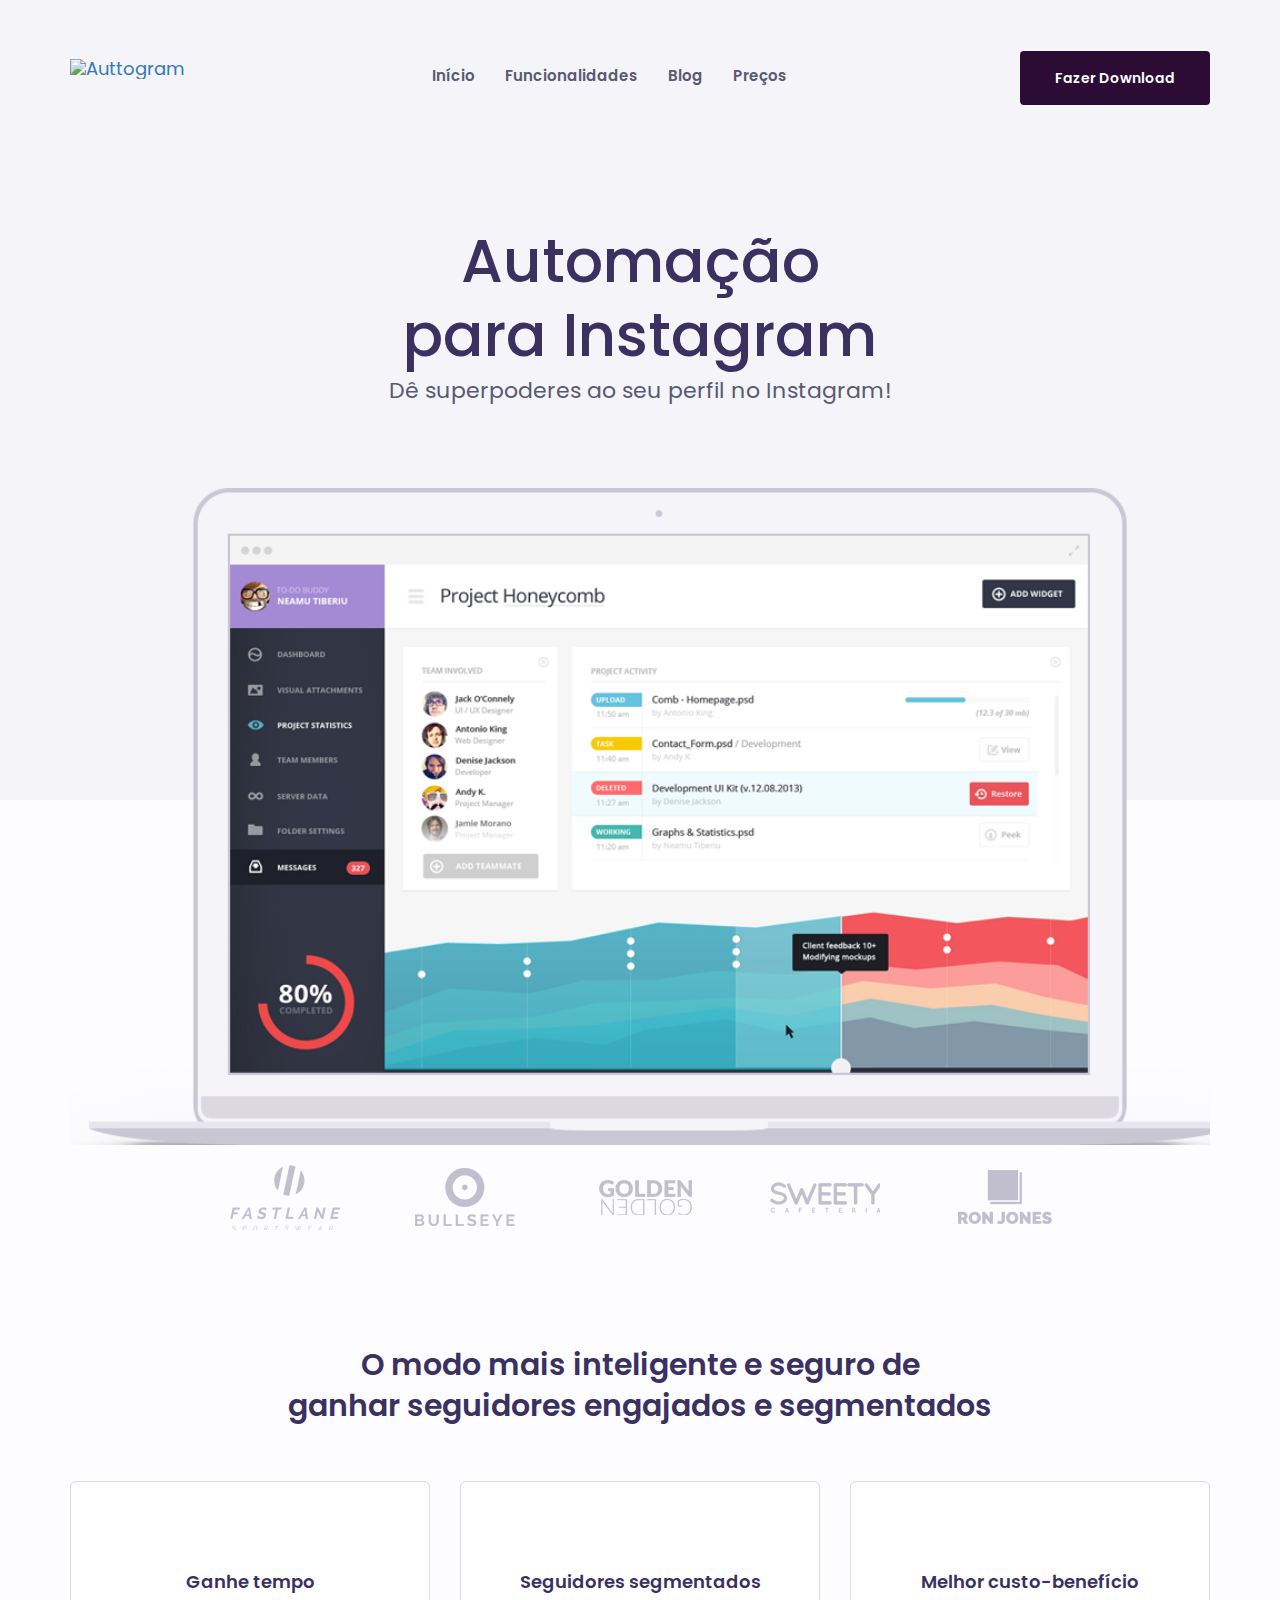
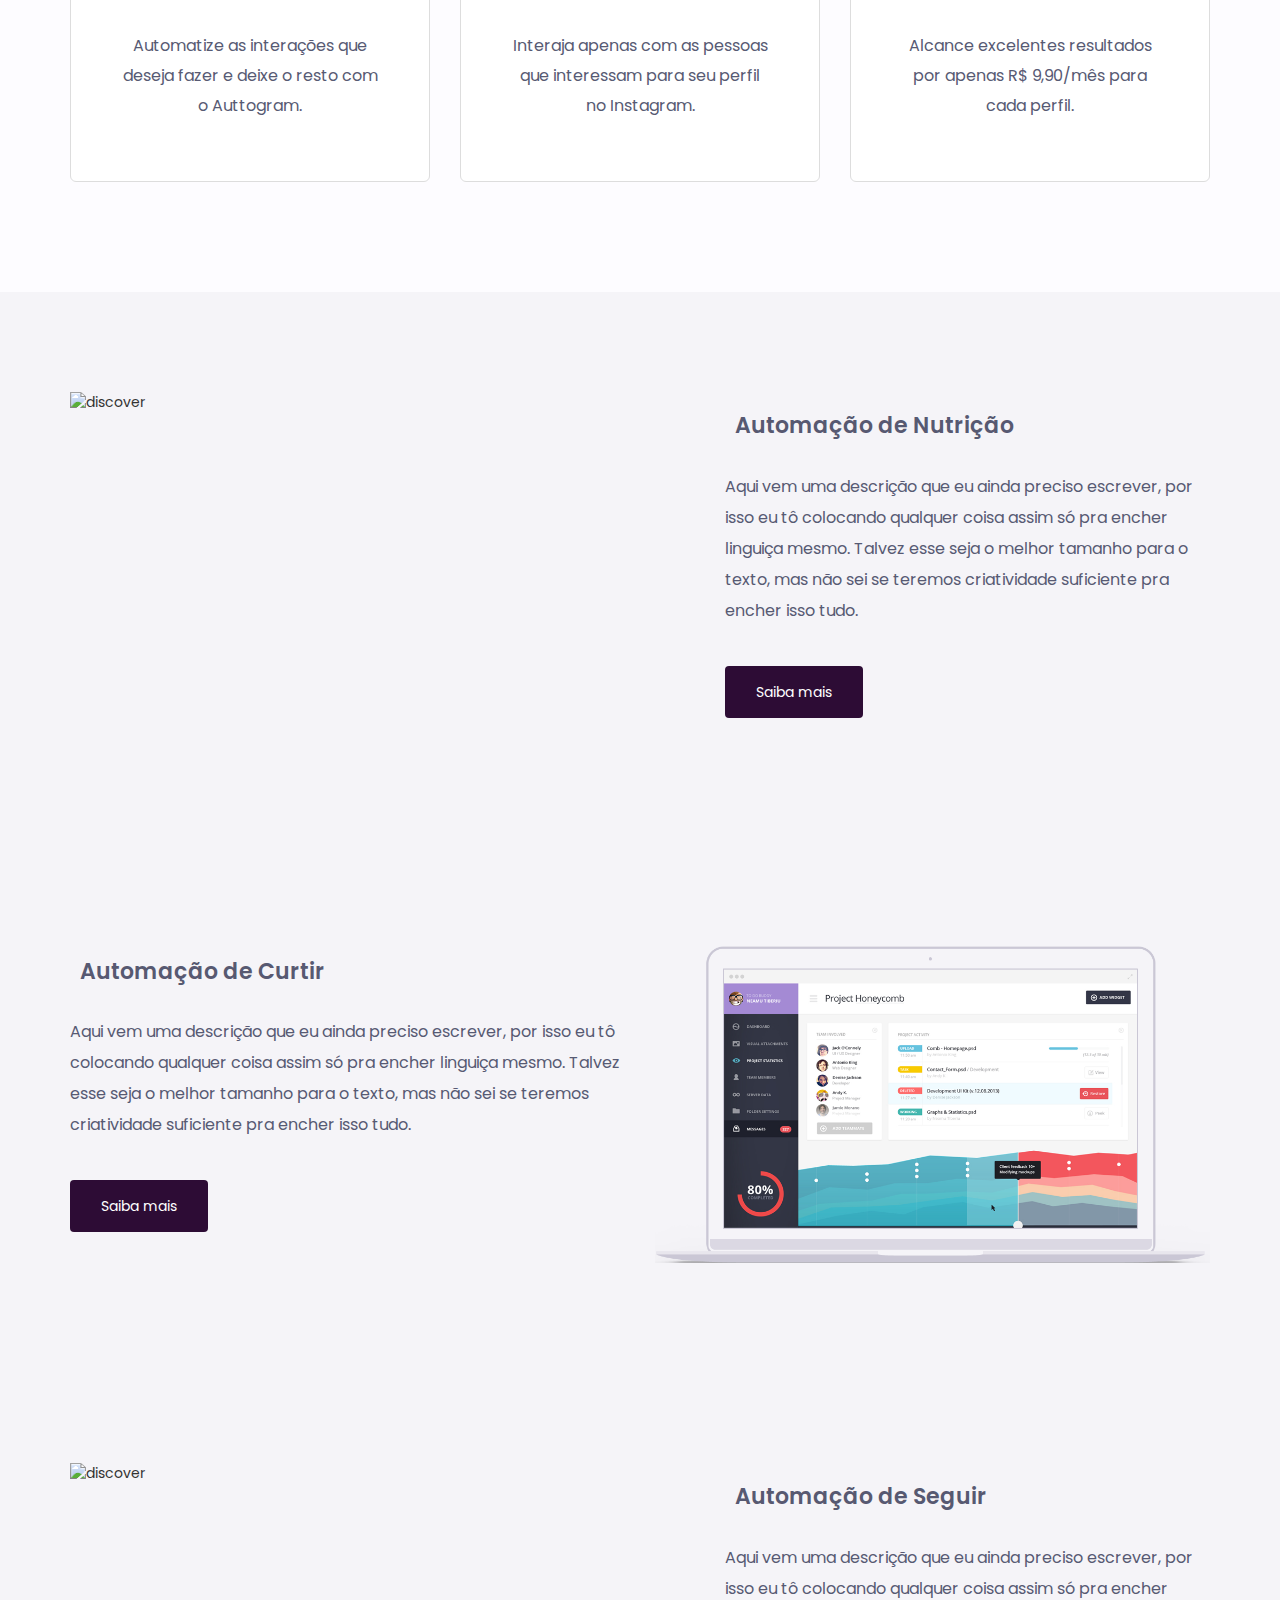
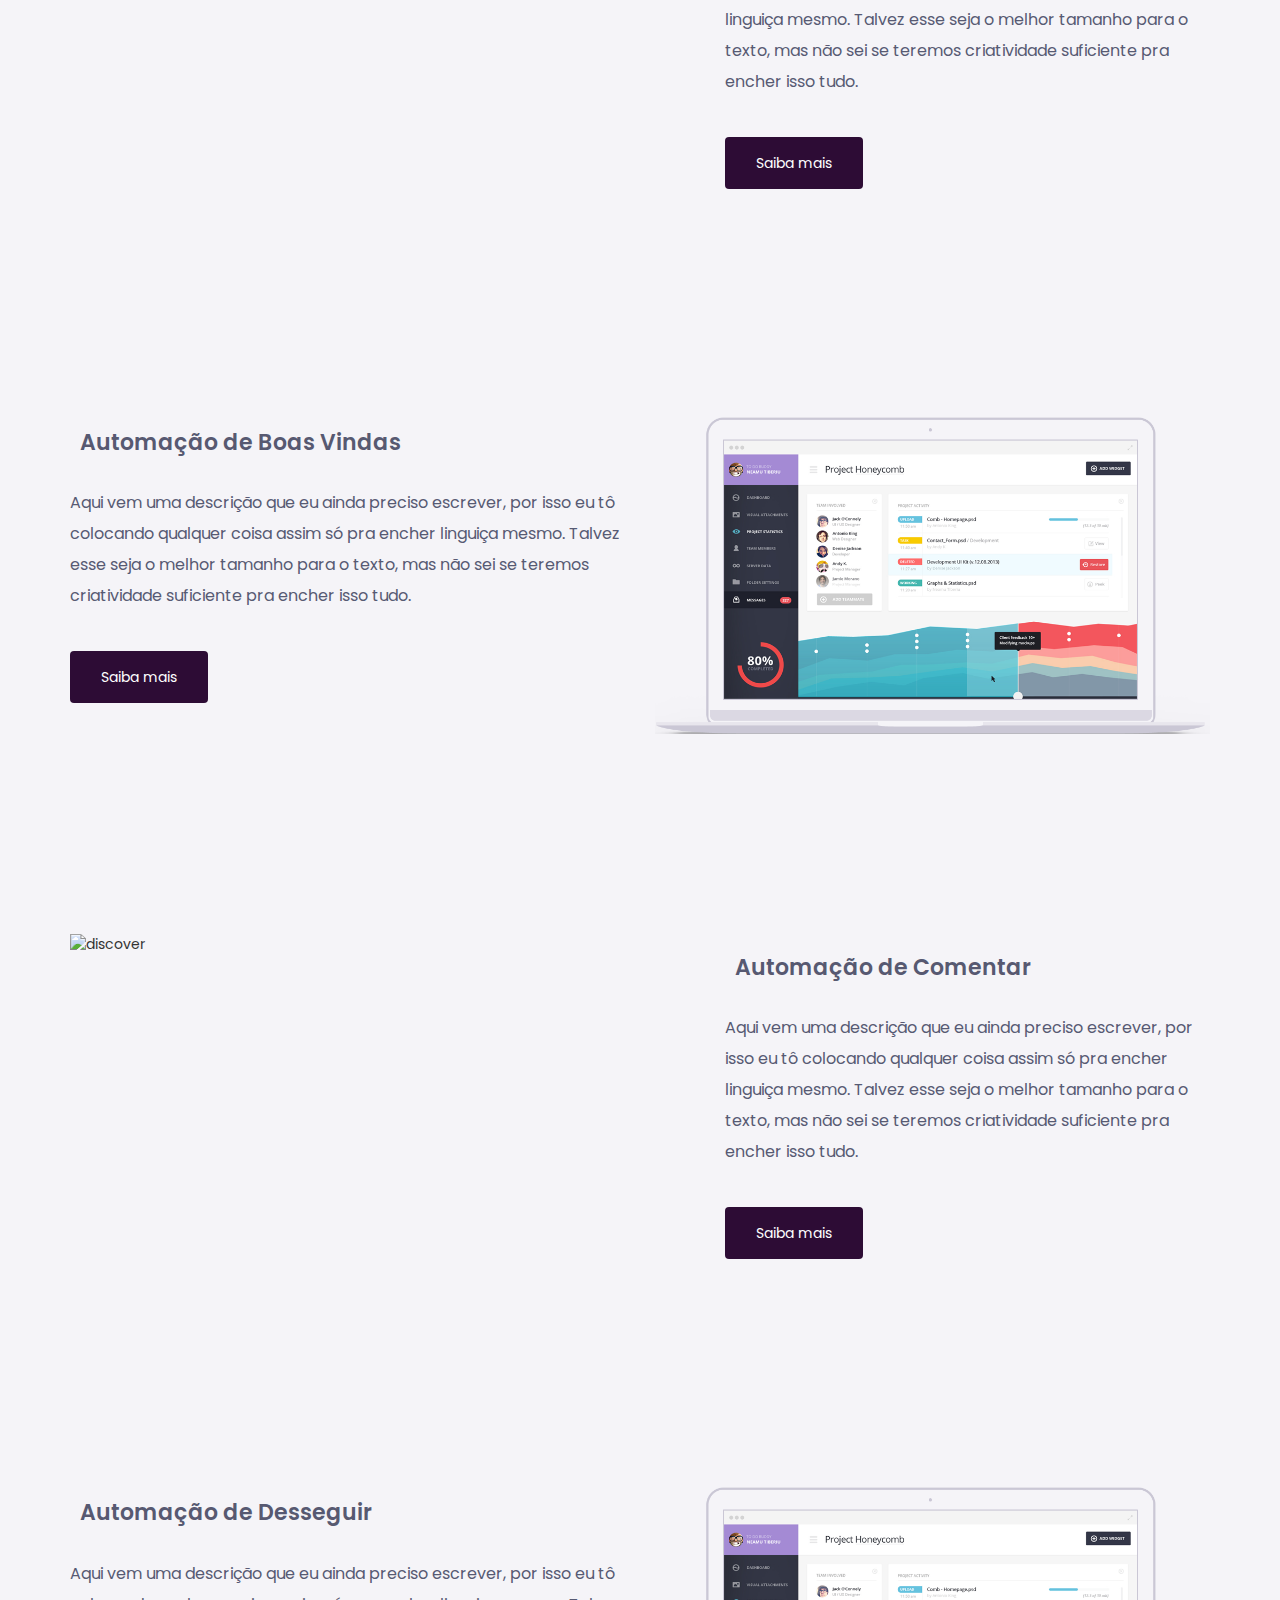
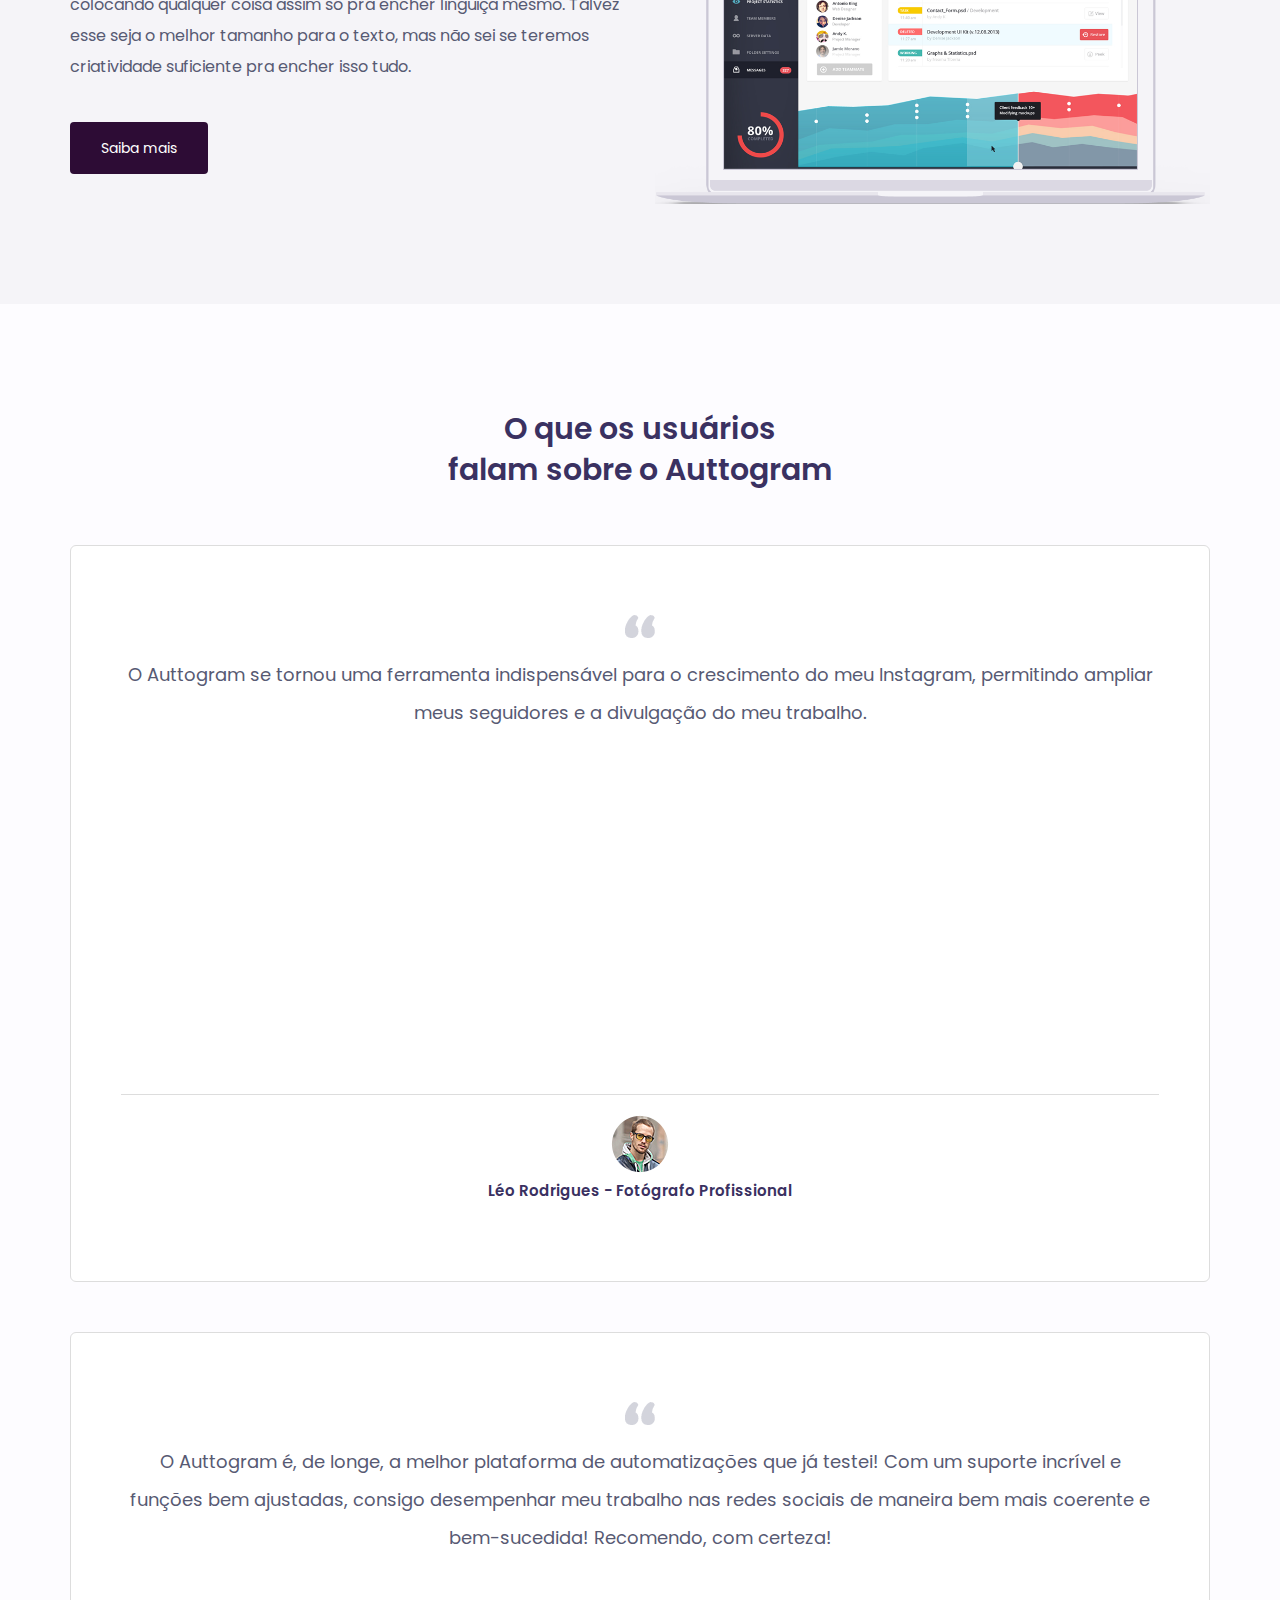
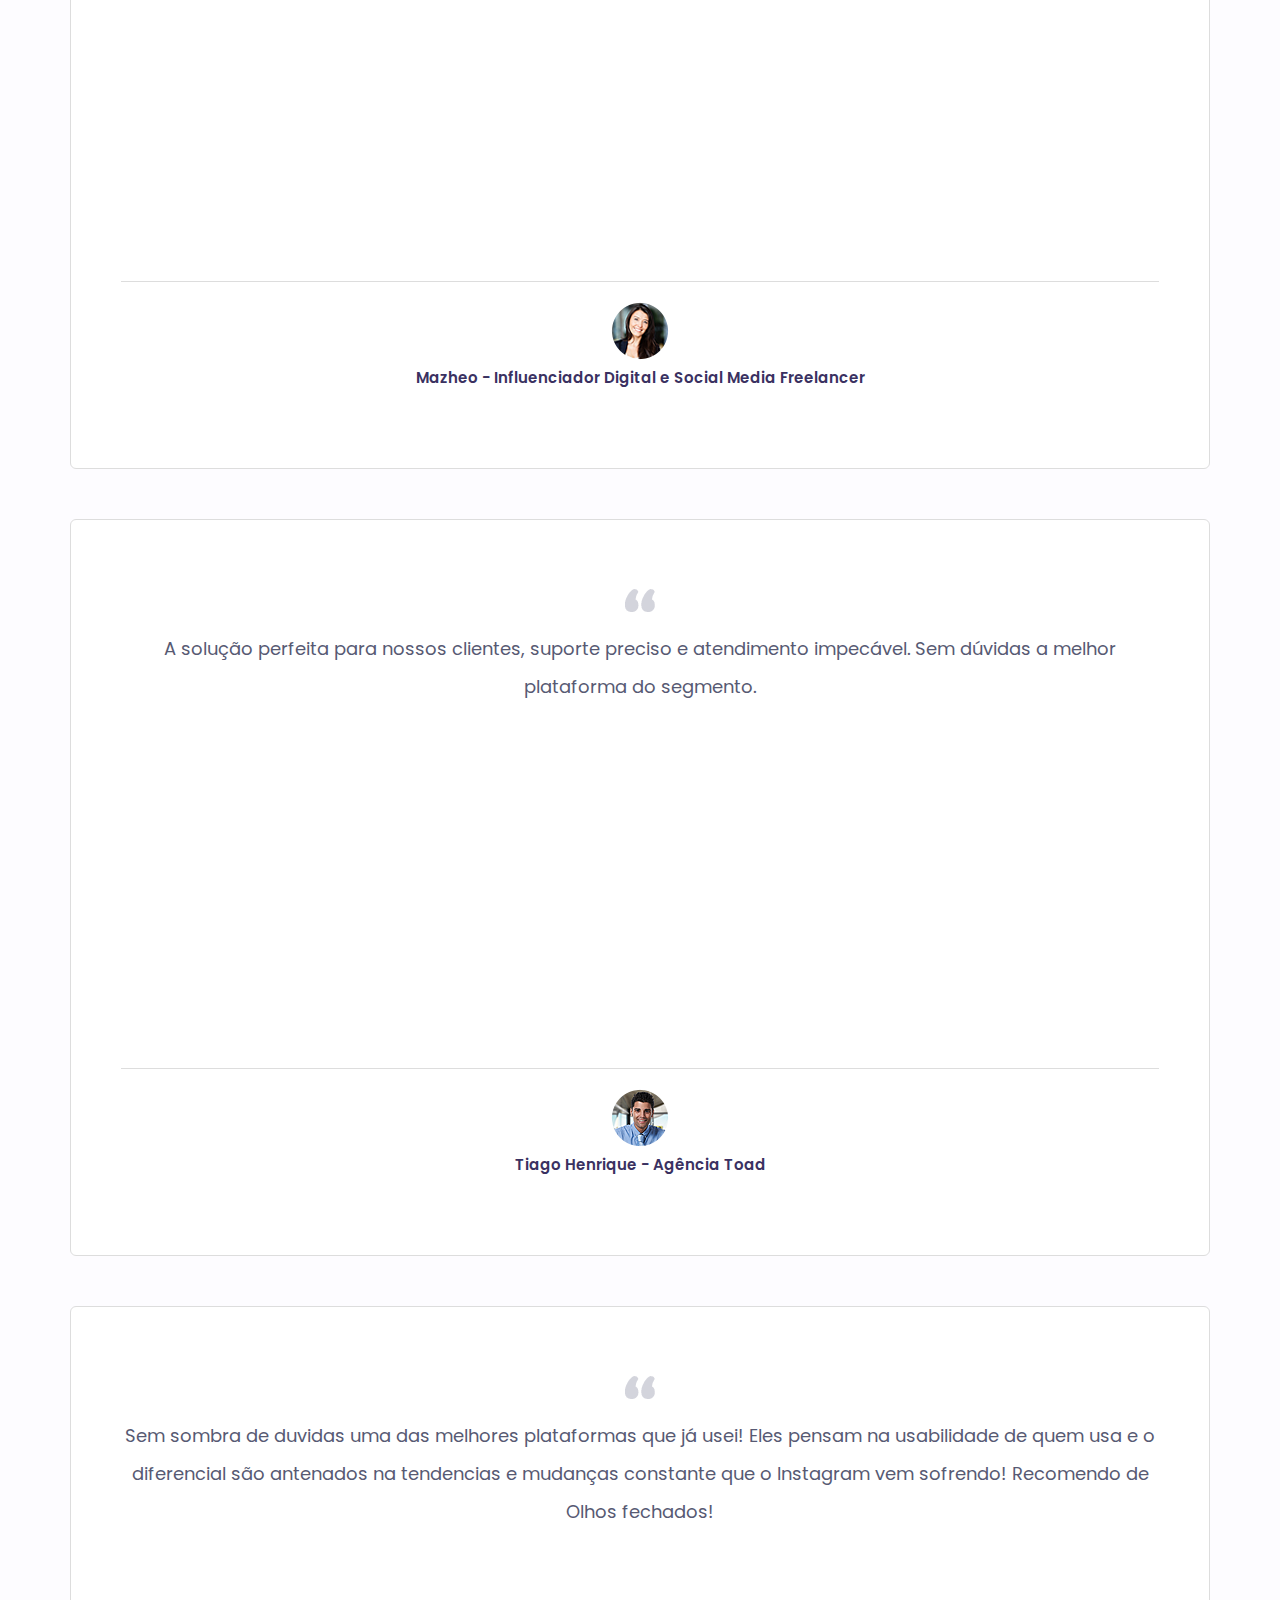
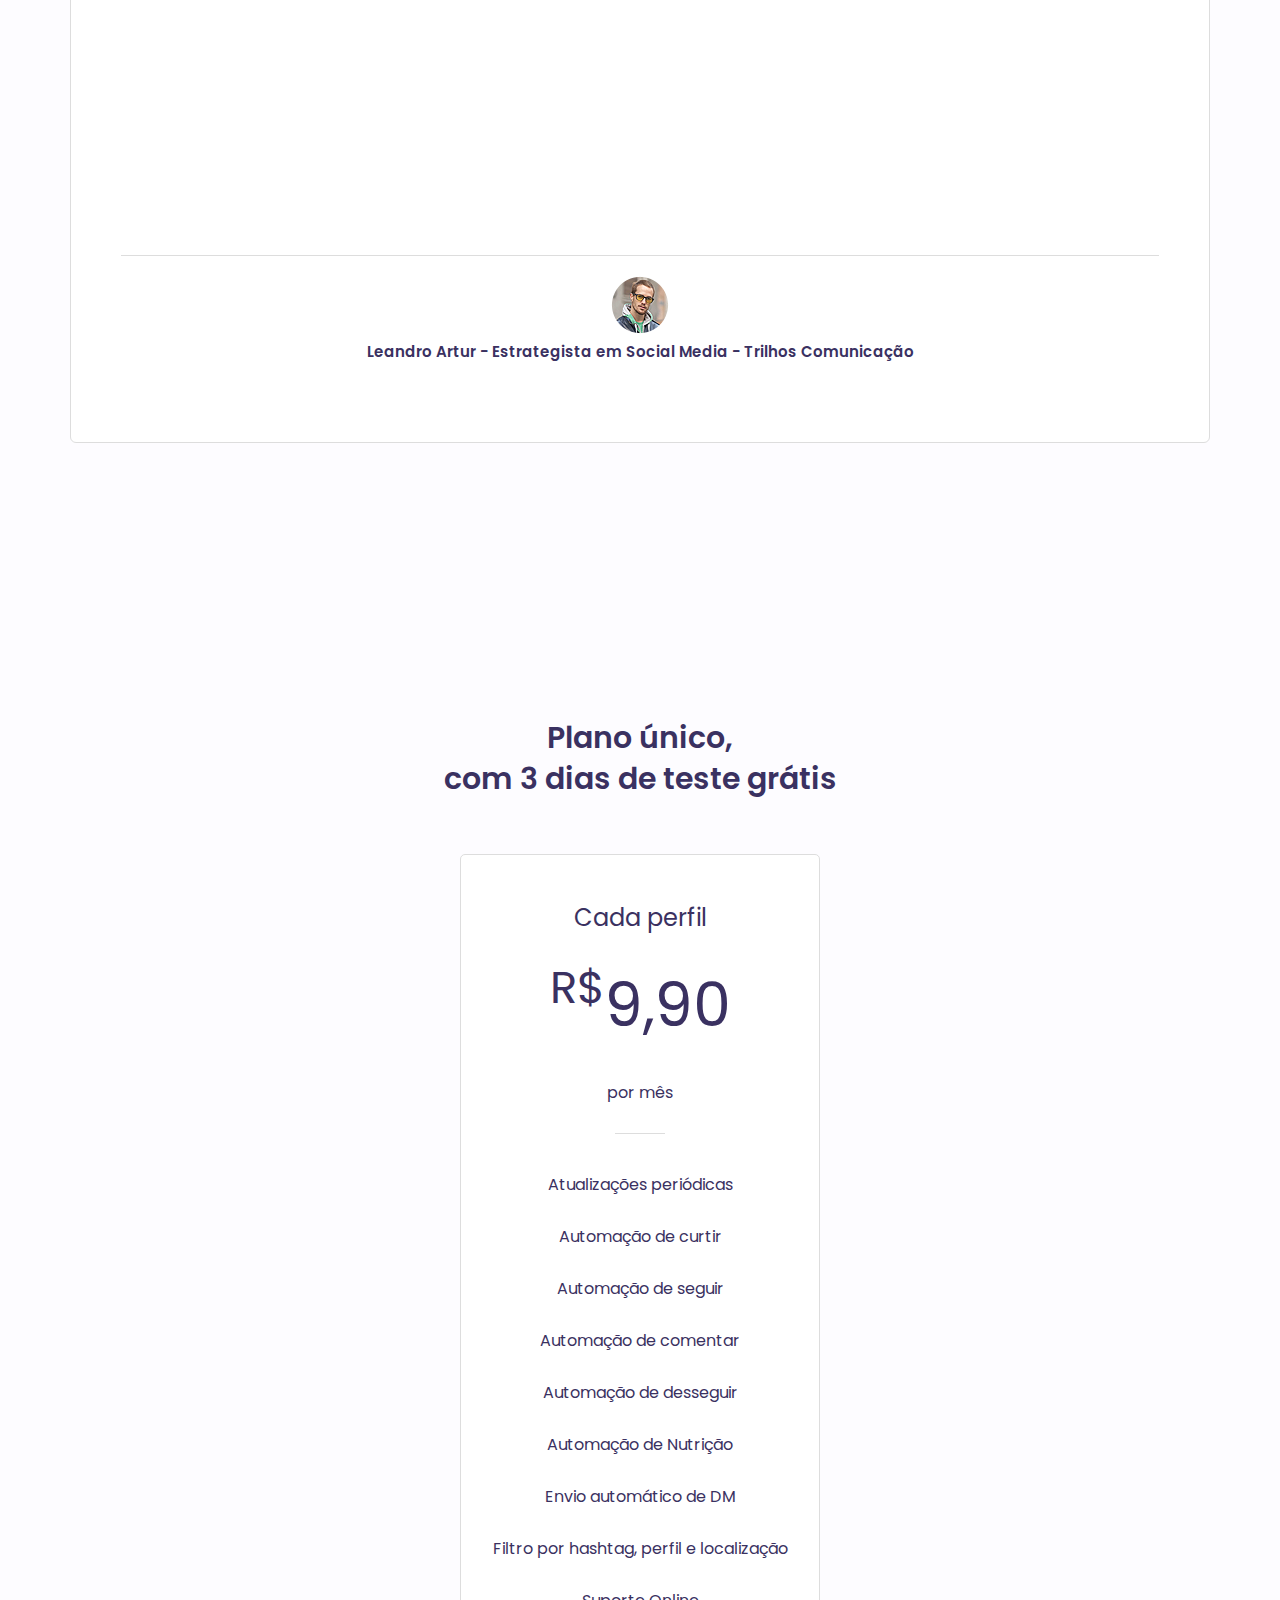
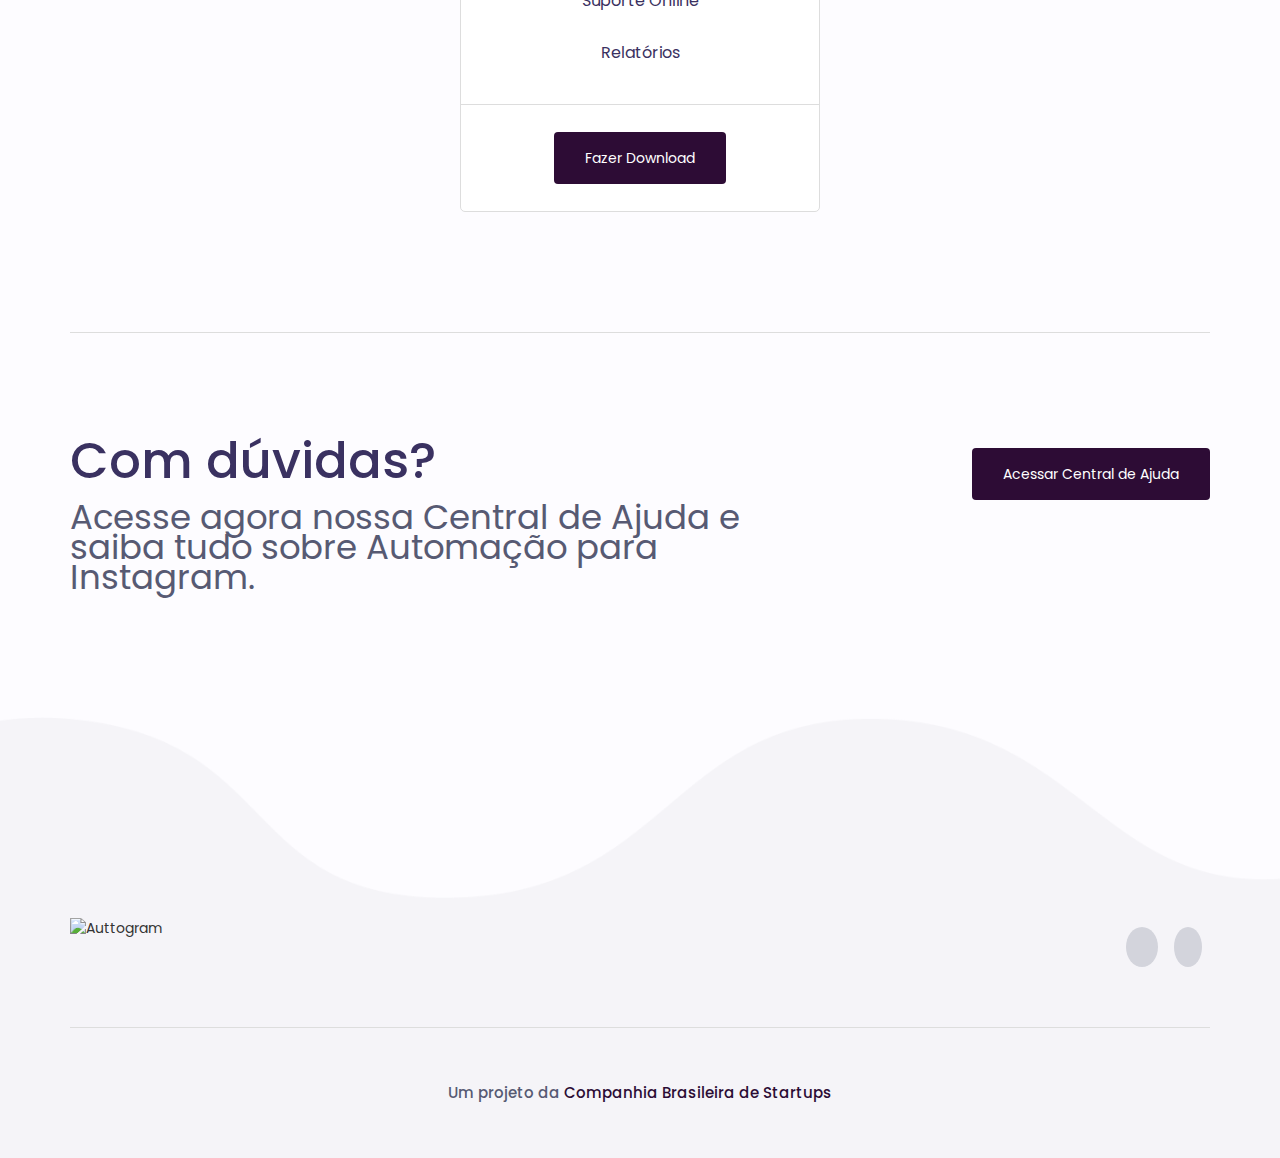
==== commit bf2c6633: "Pronto para personalizar imagens" ====
--- a/public/pt/index.html
+++ b/public/pt/index.html
@@ -1,315 +1 @@
-<!DOCTYPE html>
-<html lang="pt">
-
-  <head>
-	<meta name="generator" content="Hugo 0.41" />
-
-      <title>Auttogram em PT | Automação para Instagram</title>
-
-      <meta charset="utf-8">
-      <meta name="viewport" content="width=device-width, initial-scale=1">
-
-      <link rel="stylesheet" href="https://stackpath.bootstrapcdn.com/bootstrap/3.3.7/css/bootstrap.min.css">
-      <link href="css/style.css" rel="stylesheet">
-      <link href="css/responsive.css" rel="stylesheet">
-      <link href="https://fonts.googleapis.com/css?family=Poppins:400,500,600,700,800" rel="stylesheet">
-
-      <link rel="stylesheet" href="https://use.fontawesome.com/releases/v5.0.13/css/all.css" integrity="sha384-DNOHZ68U8hZfKXOrtjWvjxusGo9WQnrNx2sqG0tfsghAvtVlRW3tvkXWZh58N9jp" crossorigin="anonymous">
-   </head>
-
-   <body>
-      <header class="navigation  main-navigation">
-         <nav class="navbar navbar-custom navbar-fixed-top">
-            <div class="container text-center">
-               <div class="navbar-header">
-                  <button type="button" class="navbar-toggle" data-toggle="collapse" data-target="#myNavbar">
-                  <span class="icon-bar"></span>
-                  <span class="icon-bar"></span>
-                  <span class="icon-bar"></span>
-                  </button>
-                  <a class="navbar-brand" href="#"><img src="/image/logo-footer.png" alt="Auttogram em PT"></a>
-               </div>
-               <div class="collapse navbar-collapse" id="myNavbar">
-                  <ul class="nav navbar-nav menu-left">
-                     <li><a href="#">Início</a></li>
-                     <li><a href="#">Funcionalidades</a></li>
-                     <li><a href="#">Blog</a></li>
-                     <li><a href="#">Preços</a></li>
-                  </ul>
-                  <ul class="nav navbar-nav navbar-right button-right">
-                     <li><a href="#">Fazer Download</a></li>
-                  </ul>
-               </div>
-            </div>
-         </nav>
-      </header>
-
-      
-
-      <section class="desktop">
-         <div class="container">
-            <div class="row">
-               <div class="col-md-12 text-center">
-                  <div class="heading text-center soft-heading">
-                     <h3>Automação</h3>
-                     <h3>para Instagram</h3>
-                     <p>Dê superpoderes ao seu perfil no Instagram!</p>
-                  </div>
-               </div>
-            </div>
-         </div>
-      </section>
-      <div class="desktop-mobile-app">
-         <div class="container">
-            <div class="row">
-               <div class="col-md-12 text-center">
-                  <img src="image/software-desktop.png" class="img-resposive" alt="desktop">
-                  <div class="desk-trust">
-                     <ul>
-                        <li><img src="image/fastlane.png" alt="fastlane"></li>
-                        <li><img src="image/bullseye.png" alt="bullseye"></li>
-                        <li><img src="image/golden.png" alt="golden"></li>
-                        <li><img src="image/sweety.png" alt="sweety"></li>
-                        <li><img src="image/rj.png" alt="rj"></li>
-                     </ul>
-                  </div>
-               </div>
-            </div>
-         </div>
-      </div>
-      <section class="text-box-image">
-         <div class="container">
-            <div class="row">
-               <div class="col-md-12">
-                  <div class="heading text-center">
-                     <h3>O modo mais inteligente e seguro de</h3>
-                     <h3>ganhar seguidores engajados e segmentados</h3>
-                  </div>
-               </div>
-               <div class="col-md-4 col-sm-4">
-                  <div class="feature-text text-center">
-                     <i class="far fa-clock"></i>
-                     <h4>Ganhe tempo</h4>
-                     <p>Automatize as interações que deseja fazer e deixe o resto com o Auttogram.</p>
-                  </div>
-               </div>
-               <div class="col-md-4 col-sm-4">
-                  <div class="feature-text text-center">
-                     <i class="fas fa-user-check"></i>
-                     <h4>Seguidores segmentados</h4>
-                     <p>Interaja apenas com as pessoas que interessam para seu perfil no Instagram.</p>
-                  </div>
-               </div>
-               <div class="col-md-4 col-sm-4">
-                  <div class="feature-text text-center">
-                     <i class="fas fa-dollar-sign"></i>
-                     <h4>Melhor custo-benefício</h4>
-                     <p>Interaja apenas com as pessoas que interessam para seu perfil no Instagram.</p>
-                  </div>
-               </div>
-            </div>
-         </div>
-      </section>
-
-      <section class="discover">
-         <div class="container">
-            <div class="row">
-               <div class="col-md-6">
-                <img src="/image/discover.png" class="img-responsive" alt="discover">
-               </div>
-               <div class="col-md-6">
-                  <div class="right-text left-text">
-                     <h4><i class="fas fa-magic"></i>Automação de Nutrição</h4>
-                     <p>Aqui vem uma descrição que eu ainda preciso escrever, por isso eu tô colocando qualquer coisa assim só pra encher linguiça mesmo. Talvez esse seja o melhor tamanho para o texto, mas não sei se teremos criatividade suficiente pra encher isso tudo.</p>
-                     <a href="#"  class="btn button3">Saiba mais</a>
-                  </div>
-               </div>
-            </div>
-         </div>
-      </section>
-
-      <section class="discover">
-         <div class="container">
-            <div class="row">
-               <div class="col-md-6">
-                  <div class="right-text">
-                     <h4><i class="far fa-thumbs-up"></i> Automação de Curtir</h4>
-                     <p>Aqui vem uma descrição que eu ainda preciso escrever, por isso eu tô colocando qualquer coisa assim só pra encher linguiça mesmo. Talvez esse seja o melhor tamanho para o texto, mas não sei se teremos criatividade suficiente pra encher isso tudo.</p>
-                     <a href="#" class="btn button3">Saiba mais</a>
-                  </div>
-               </div>
-               <div class="col-md-6">
-                <img src="image/control.png" class="img-responsive" alt="image">
-               </div>
-            </div>
-         </div>
-      </section>
-
-      <section class="discover">
-         <div class="container">
-            <div class="row">
-               <div class="col-md-6">
-                <img src="/image/discover.png" class="img-responsive" alt="discover">
-               </div>
-               <div class="col-md-6">
-                  <div class="right-text left-text">
-                     <h4><i class="fas fa-user-plus"></i> Automação de Seguir</h4>
-                     <p>Aqui vem uma descrição que eu ainda preciso escrever, por isso eu tô colocando qualquer coisa assim só pra encher linguiça mesmo. Talvez esse seja o melhor tamanho para o texto, mas não sei se teremos criatividade suficiente pra encher isso tudo.</p>
-                     <a href="#"  class="btn button3">Saiba mais</a>
-                  </div>
-               </div>
-            </div>
-         </div>
-      </section>
-
-      <section class="discover">
-         <div class="container">
-            <div class="row">
-               <div class="col-md-6">
-                  <div class="right-text">
-                     <h4><i class="far fa-handshake"></i> Automação de Boas Vindas</h4>
-                     <p>Aqui vem uma descrição que eu ainda preciso escrever, por isso eu tô colocando qualquer coisa assim só pra encher linguiça mesmo. Talvez esse seja o melhor tamanho para o texto, mas não sei se teremos criatividade suficiente pra encher isso tudo.</p>
-                     <a href="#" class="btn button3">Saiba mais</a>
-                  </div>
-               </div>
-               <div class="col-md-6">
-                <img src="image/control.png" class="img-responsive" alt="image">
-               </div>
-            </div>
-         </div>
-      </section>
-
-      <section class="discover">
-         <div class="container">
-            <div class="row">
-               <div class="col-md-6">
-                <img src="/image/discover.png" class="img-responsive" alt="discover">
-               </div>
-               <div class="col-md-6">
-                  <div class="right-text left-text">
-                     <h4><i class="far fa-comments"></i> Automação de Comentar</h4>
-                     <p>Aqui vem uma descrição que eu ainda preciso escrever, por isso eu tô colocando qualquer coisa assim só pra encher linguiça mesmo. Talvez esse seja o melhor tamanho para o texto, mas não sei se teremos criatividade suficiente pra encher isso tudo.</p>
-                     <a href="#"  class="btn button3">Saiba mais</a>
-                  </div>
-               </div>
-            </div>
-         </div>
-      </section>
-
-      <section class="discover">
-         <div class="container">
-            <div class="row">
-               <div class="col-md-6">
-                  <div class="right-text">
-                     <h4><i class="fas fa-user-minus"></i> Automação de Desseguir</h4>
-                     <p>Aqui vem uma descrição que eu ainda preciso escrever, por isso eu tô colocando qualquer coisa assim só pra encher linguiça mesmo. Talvez esse seja o melhor tamanho para o texto, mas não sei se teremos criatividade suficiente pra encher isso tudo.</p>
-                     <a href="#" class="btn button3">Saiba mais</a>
-                  </div>
-               </div>
-               <div class="col-md-6">
-                <img src="image/control.png" class="img-responsive" alt="image">
-               </div>
-            </div>
-         </div>
-      </section>
-
-      <section class="pricing">
-         <div class="container">
-            <div class="row">
-               <div class="col-md-12">
-                  <div class="heading text-center">
-                     <h3>Plano único,</h3>
-                     <h3>com 3 dias de teste grátis</h3>
-                  </div>
-               </div>
-               <div class="col-md-4"></div>
-               <div class="col-md-4">
-                  <div class="pricing-table">
-                     <div class="pricing-option">
-                        <h4>Cada perfil</h4>
-                        <h1><sup>R$</sup>9,90</h1>
-                        <p>por mês</p>
-
-                           <div class="hr"></div>
-
-                        <ul>
-                           <li>Atualizações periódicas</li>
-                           <li>Automação de curtir</li>
-                           <li>Automação de seguir</li>
-                           <li>Automação de comentar</li>
-                           <li>Automação de desseguir</li>
-                           <li>Automação de Nutrição</li>
-                           <li>Envio automático de DM</li>
-                           <li>Filtro por hashtag, perfil e localização</li>
-                           <li>Suporte Online</li>
-                           <li>Relatórios</li>
-
-                        </ul>
-                        <div class="price">
-                           <a href="#" class="btn button">Fazer Download</a>
-                        </div>
-                     </div>
-                  </div>
-               </div>
-               <div class="col-md-4"></div>
-               <div class="clear-fix"></div>
-               <div class="col-md-12">
-                  <hr class="hreing">
-               </div>
-               <div class="clear-fix"></div>
-               <div class="col-md-8">
-                  <div class="left-text-desktop">
-                     <h3>Com dúvidas?</h3>
-                     <p>Acesse agora nossa Central de Ajuda e saiba tudo sobre Automação para Instagram.</p>
-                  </div>
-               </div>
-               <div class="col-md-4">
-                  <div class="getbutton">
-                     <a href="#" class="btn button">Acessar Central de Ajuda</a>
-                  </div>
-               </div>
-            </div>
-         </div>
-      </section>
-
-
-
-      <footer class="footer-bottom">
-         <div class="container">
-            <div class="row">
-               <div class="col-md-6 col-sm-6">
-                  <div  class="footer-logo-text">
-                     <img src="/image/logo_footer.png" alt="Auttogram em PT">
-                  </div>
-               </div>
-               <div class="col-md-6 col-sm-6">
-                  <div class="main-3-section text-right">
-                     <ul>
-                        <li class="facebook-icon"><a href="https://fb.com/auttogram"><i class="fab fa-facebook" aria-hidden="true"></i></a></li>
-                        <li class="instagram-icon"><a href="https://instagram.com/auttogram"><i class="fab fa-instagram" aria-hidden="true"></i></a></li>
-                     </ul>
-                  </div>
-               </div>
-               <div class="clear-fix"></div>
-               <div class="col-md-12 col-sm-12">
-                  <hr class="hraing1">
-                  <div class="footer-bottom1">
-                     <p>Um projeto da <a href="http://cbstartups.com.br"> Companhia Brasileira de Startups</a></p>
-                  </div>
-               </div>
-            </div>
-         </div>
-      </footer>
-
-      
-      <script src="https://code.jquery.com/jquery-2.2.4.min.js"></script>
-       
-      <script src="https://stackpath.bootstrapcdn.com/bootstrap/3.3.7/js/bootstrap.min.js"></script>
-       
-      <script src="/js/slick.js"></script>
-       
-      <script src="/js/custom.js"></script>
-
-   </body>
-
-</html>
+<!DOCTYPE html><html lang="pt"><head><meta name="generator" content="Hugo 0.41"><title>Auttogram | Automação para Instagram</title><meta charset="utf-8"><meta name="viewport" content="width=device-width,initial-scale=1"><link rel="stylesheet" href="https://stackpath.bootstrapcdn.com/bootstrap/3.3.7/css/bootstrap.min.css"><link href="css/style.css" rel="stylesheet"><link href="css/responsive.css" rel="stylesheet"><link rel="stylesheet" type="text/css" href="css/slick.css"><link rel="stylesheet" type="text/css" href="css/slick-theme.css"><link href="https://fonts.googleapis.com/css?family=Poppins:400,500,600,700,800" rel="stylesheet"><link rel="stylesheet" href="https://use.fontawesome.com/releases/v5.0.13/css/all.css" integrity="sha384-DNOHZ68U8hZfKXOrtjWvjxusGo9WQnrNx2sqG0tfsghAvtVlRW3tvkXWZh58N9jp" crossorigin="anonymous"></head><body><header class="navigation main-navigation"><nav class="navbar navbar-custom navbar-fixed-top"><div class="container text-center"><div class="navbar-header"><button type="button" class="navbar-toggle" data-toggle="collapse" data-target="#myNavbar"><span class="icon-bar"></span> <span class="icon-bar"></span> <span class="icon-bar"></span></button> <a class="navbar-brand" href="#"><img src="/image/logo-footer.png" alt="Auttogram"></a></div><div class="collapse navbar-collapse" id="myNavbar"><ul class="nav navbar-nav menu-left"><li><a href="#">Início</a></li><li><a href="#">Funcionalidades</a></li><li><a href="#">Blog</a></li><li><a href="#">Preços</a></li></ul><ul class="nav navbar-nav navbar-right button-right"><li><a href="#">Fazer Download</a></li></ul></div></div></nav></header><section class="desktop"><div class="container"><div class="row"><div class="col-md-12 text-center"><div class="heading text-center soft-heading"><h3>Automação</h3><h3>para Instagram</h3><p>Dê superpoderes ao seu perfil no Instagram!</p></div></div></div></div></section><div class="desktop-mobile-app"><div class="container"><div class="row"><div class="col-md-12 text-center"><img src="image/software-desktop.png" class="img-resposive" alt="desktop"><div class="desk-trust"><ul><li><img src="image/fastlane.png" alt="fastlane"></li><li><img src="image/bullseye.png" alt="bullseye"></li><li><img src="image/golden.png" alt="golden"></li><li><img src="image/sweety.png" alt="sweety"></li><li><img src="image/rj.png" alt="rj"></li></ul></div></div></div></div></div><section class="text-box-image"><div class="container"><div class="row"><div class="col-md-12"><div class="heading text-center"><h3>O modo mais inteligente e seguro de</h3><h3>ganhar seguidores engajados e segmentados</h3></div></div><div class="col-md-4 col-sm-4"><div class="feature-text text-center"><i class="far fa-clock"></i><h4>Ganhe tempo</h4><p>Automatize as interações que deseja fazer e deixe o resto com o Auttogram.</p></div></div><div class="col-md-4 col-sm-4"><div class="feature-text text-center"><i class="fas fa-user-check"></i><h4>Seguidores segmentados</h4><p>Interaja apenas com as pessoas que interessam para seu perfil no Instagram.</p></div></div><div class="col-md-4 col-sm-4"><div class="feature-text text-center"><i class="fas fa-dollar-sign"></i><h4>Melhor custo-benefício</h4><p>Alcance excelentes resultados por apenas R$ 9,90/mês para cada perfil.</p></div></div></div></div></section><section class="discover"><div class="container"><div class="row"><div class="col-md-6"><img src="/image/discover.png" class="img-responsive" alt="discover"></div><div class="col-md-6"><div class="right-text left-text"><h4><i class="fas fa-magic"></i>Automação de Nutrição</h4><p>Aqui vem uma descrição que eu ainda preciso escrever, por isso eu tô colocando qualquer coisa assim só pra encher linguiça mesmo. Talvez esse seja o melhor tamanho para o texto, mas não sei se teremos criatividade suficiente pra encher isso tudo.</p><a href="#" class="btn button3">Saiba mais</a></div></div></div></div></section><section class="discover"><div class="container"><div class="row"><div class="col-md-6"><div class="right-text"><h4><i class="far fa-thumbs-up"></i> Automação de Curtir</h4><p>Aqui vem uma descrição que eu ainda preciso escrever, por isso eu tô colocando qualquer coisa assim só pra encher linguiça mesmo. Talvez esse seja o melhor tamanho para o texto, mas não sei se teremos criatividade suficiente pra encher isso tudo.</p><a href="#" class="btn button3">Saiba mais</a></div></div><div class="col-md-6"><img src="image/control.png" class="img-responsive" alt="image"></div></div></div></section><section class="discover"><div class="container"><div class="row"><div class="col-md-6"><img src="/image/discover.png" class="img-responsive" alt="discover"></div><div class="col-md-6"><div class="right-text left-text"><h4><i class="fas fa-user-plus"></i> Automação de Seguir</h4><p>Aqui vem uma descrição que eu ainda preciso escrever, por isso eu tô colocando qualquer coisa assim só pra encher linguiça mesmo. Talvez esse seja o melhor tamanho para o texto, mas não sei se teremos criatividade suficiente pra encher isso tudo.</p><a href="#" class="btn button3">Saiba mais</a></div></div></div></div></section><section class="discover"><div class="container"><div class="row"><div class="col-md-6"><div class="right-text"><h4><i class="far fa-handshake"></i> Automação de Boas Vindas</h4><p>Aqui vem uma descrição que eu ainda preciso escrever, por isso eu tô colocando qualquer coisa assim só pra encher linguiça mesmo. Talvez esse seja o melhor tamanho para o texto, mas não sei se teremos criatividade suficiente pra encher isso tudo.</p><a href="#" class="btn button3">Saiba mais</a></div></div><div class="col-md-6"><img src="image/control.png" class="img-responsive" alt="image"></div></div></div></section><section class="discover"><div class="container"><div class="row"><div class="col-md-6"><img src="/image/discover.png" class="img-responsive" alt="discover"></div><div class="col-md-6"><div class="right-text left-text"><h4><i class="far fa-comments"></i> Automação de Comentar</h4><p>Aqui vem uma descrição que eu ainda preciso escrever, por isso eu tô colocando qualquer coisa assim só pra encher linguiça mesmo. Talvez esse seja o melhor tamanho para o texto, mas não sei se teremos criatividade suficiente pra encher isso tudo.</p><a href="#" class="btn button3">Saiba mais</a></div></div></div></div></section><section class="discover"><div class="container"><div class="row"><div class="col-md-6"><div class="right-text"><h4><i class="fas fa-user-minus"></i> Automação de Desseguir</h4><p>Aqui vem uma descrição que eu ainda preciso escrever, por isso eu tô colocando qualquer coisa assim só pra encher linguiça mesmo. Talvez esse seja o melhor tamanho para o texto, mas não sei se teremos criatividade suficiente pra encher isso tudo.</p><a href="#" class="btn button3">Saiba mais</a></div></div><div class="col-md-6"><img src="image/control.png" class="img-responsive" alt="image"></div></div></div></section><section class="testimonial"><div class="container"><div class="row"><div class="col-md-12"><div class="heading text-center"><h3>O que os usuários</h3><h3>falam sobre o Auttogram</h3></div></div></div><div class="row"><div class="col-md-12 no-padding"><div class="responsive3"><div class="quest-text1 wow"><div class="img-hover9"></div><p class="line">O Auttogram se tornou uma ferramenta indispensável para o crescimento do meu Instagram, permitindo ampliar meus seguidores e a divulgação do meu trabalho.</p><hr class="border-hr"><img src="image/testimonial.png" class="img-circle" alt="testimonial"><h5><a href="#">Léo Rodrigues - Fotógrafo Profissional</a></h5></div><div class="quest-text1"><div class="img-hover9"></div><p class="line">O Auttogram é, de longe, a melhor plataforma de automatizações que já testei! Com um suporte incrível e funções bem ajustadas, consigo desempenhar meu trabalho nas redes sociais de maneira bem mais coerente e bem-sucedida! Recomendo, com certeza!</p><hr class="border-hr"><img src="image/testimonial2.png" class="img-circle" alt="testimonial"><h5><a href="#">Mazheo - Influenciador Digital e Social Media Freelancer</a></h5></div><div class="quest-text1"><div class="img-hover9"></div><p class="line">A solução perfeita para nossos clientes, suporte preciso e atendimento impecável. Sem dúvidas a melhor plataforma do segmento.</p><hr class="border-hr"><img src="image/testimonial3.png" class="img-circle" alt="testimonial"><h5><a href="#">Tiago Henrique - Agência Toad</a></h5></div><div class="quest-text1"><div class="img-hover9"></div><p class="line">Sem sombra de duvidas uma das melhores plataformas que já usei! Eles pensam na usabilidade de quem usa e o diferencial são antenados na tendencias e mudanças constante que o Instagram vem sofrendo! Recomendo de Olhos fechados!</p><hr class="border-hr"><img src="image/testimonial.png" class="img-circle" alt="testimonial"><h5><a href="#">Leandro Artur - Estrategista em Social Media - Trilhos Comunicação</a></h5></div></div></div></div></div></section><section class="pricing"><div class="container"><div class="row"><div class="col-md-12"><div class="heading text-center"><h3>Plano único,</h3><h3>com 3 dias de teste grátis</h3></div></div><div class="col-md-4"></div><div class="col-md-4"><div class="pricing-table"><div class="pricing-option"><h4>Cada perfil</h4><h1><sup>R$</sup>9,90</h1><p>por mês</p><div class="hr"></div><ul><li>Atualizações periódicas</li><li>Automação de curtir</li><li>Automação de seguir</li><li>Automação de comentar</li><li>Automação de desseguir</li><li>Automação de Nutrição</li><li>Envio automático de DM</li><li>Filtro por hashtag, perfil e localização</li><li>Suporte Online</li><li>Relatórios</li></ul><div class="price"><a href="#" class="btn button">Fazer Download</a></div></div></div></div><div class="col-md-4"></div><div class="clear-fix"></div><div class="col-md-12"><hr class="hreing"></div><div class="clear-fix"></div><div class="col-md-8"><div class="left-text-desktop"><h3>Com dúvidas?</h3><p>Acesse agora nossa Central de Ajuda e saiba tudo sobre Automação para Instagram.</p></div></div><div class="col-md-4"><div class="getbutton"><a href="#" class="btn button">Acessar Central de Ajuda</a></div></div></div></div></section><footer class="footer-bottom"><div class="container"><div class="row"><div class="col-md-6 col-sm-6"><div class="footer-logo-text"><img src="/image/logo_footer.png" alt="Auttogram"></div></div><div class="col-md-6 col-sm-6"><div class="main-3-section text-right"><ul><li class="facebook-icon"><a href="https://fb.com/auttogram"><i class="fab fa-facebook" aria-hidden="true"></i></a></li><li class="instagram-icon"><a href="https://instagram.com/auttogram"><i class="fab fa-instagram" aria-hidden="true"></i></a></li></ul></div></div><div class="clear-fix"></div><div class="col-md-12 col-sm-12"><hr class="hraing1"><div class="footer-bottom1"><p>Um projeto da <a href="http://cbstartups.com.br">Companhia Brasileira de Startups</a></p></div></div></div></div></footer><script src="https://code.jquery.com/jquery-2.2.4.min.js"></script><script src="https://stackpath.bootstrapcdn.com/bootstrap/3.3.7/js/bootstrap.min.js"></script><script src="js/wow-1845b4692e.js"></script><script src="/js/slick-6b06e8f183.js"></script><script src="/js/custom-82e9ddd699.js"></script></body></html>--- a/public/pt/css/style.css
+++ b/public/pt/css/style.css
@@ -338,6 +338,7 @@
 	border-radius: 6px;
 	margin-bottom: 50px;
 	transition: all 0.3s ease-in-out;
+	min-height: 737px !important;
 }
 .quest-text1:hover {
 	border-top: 6px solid #2c0c35;
@@ -664,7 +665,8 @@
 }
 .line {
 	line-height: 38px;
-	font-size: 18px
+	font-size: 18px;
+	min-height: 418px;
 }
 .testimonial .slick-dots li button {
 	background-color: #d6d3df!important;
@@ -1261,7 +1263,7 @@
 }
 .right-text h4 {
 	font-size: 22px;
-	margin-bottom: 30px
+	margin-bottom: 30px;
 	color: #575971;
 }
 
